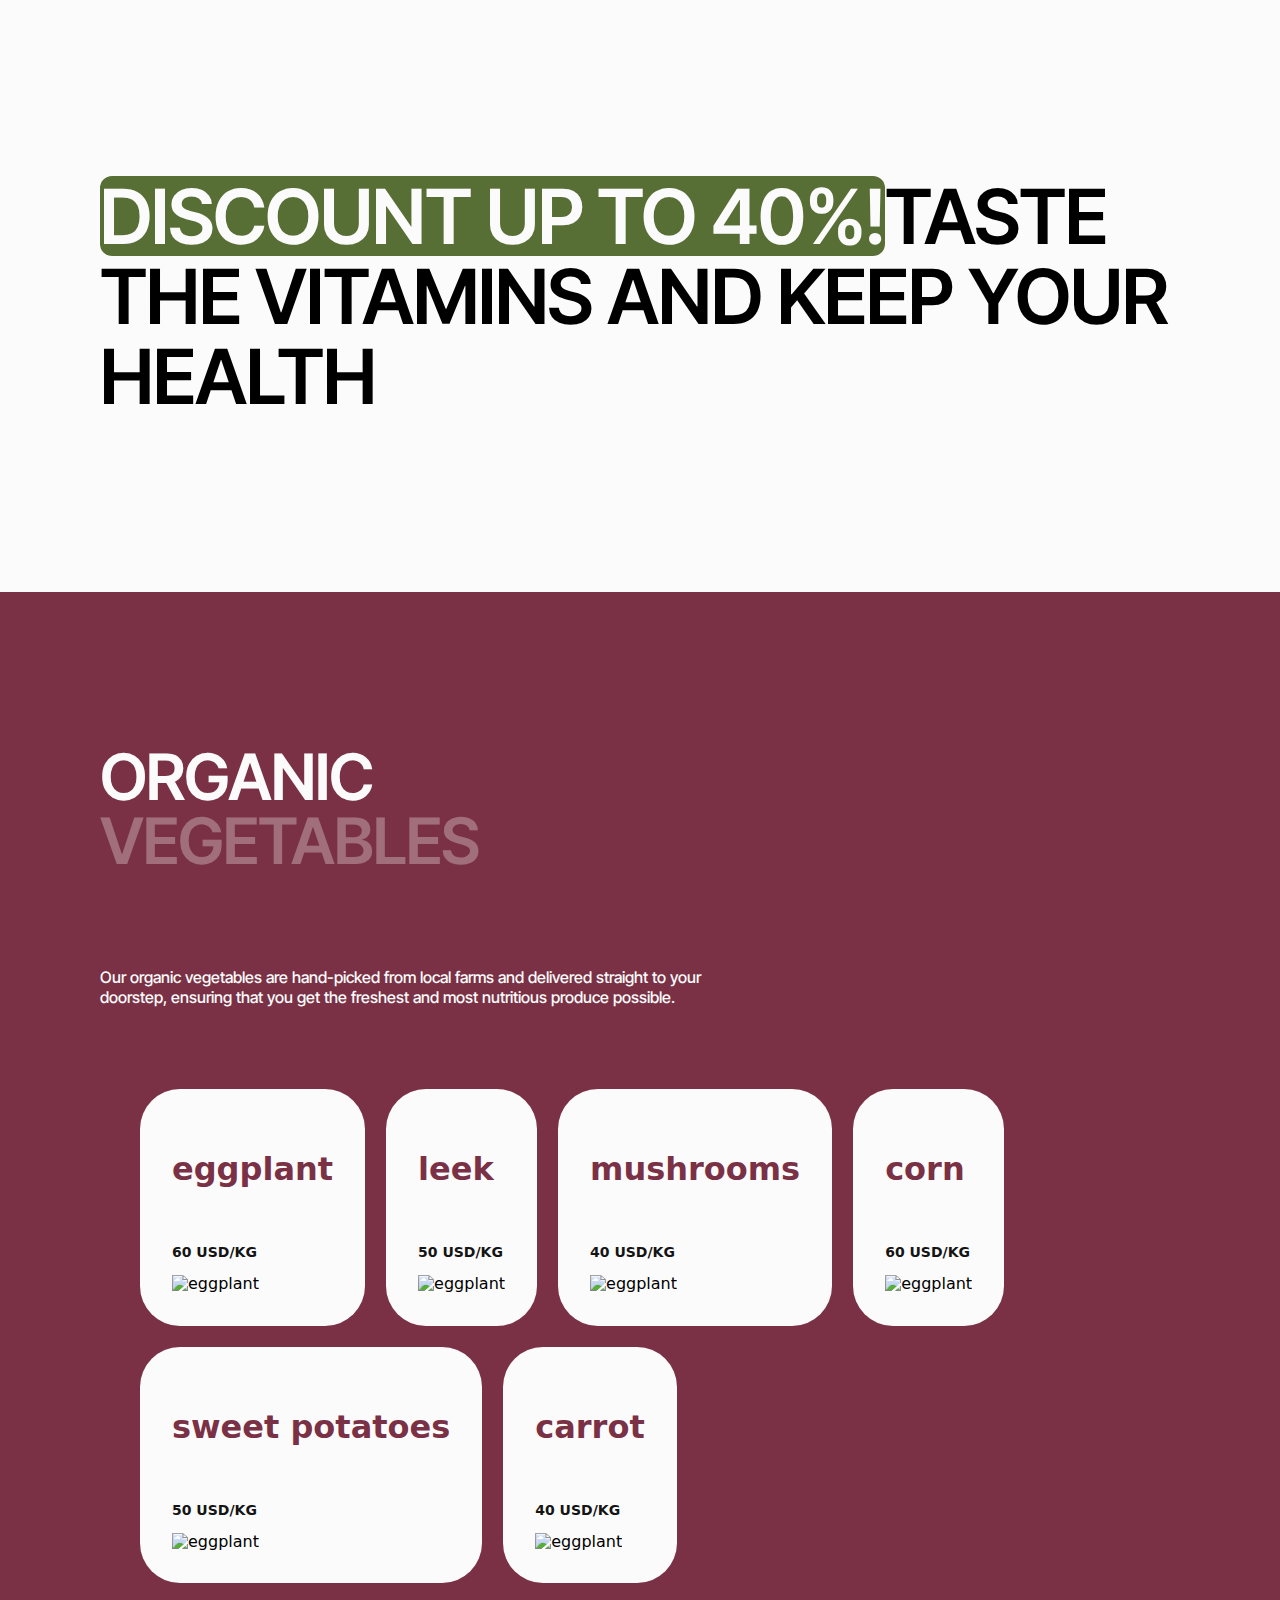
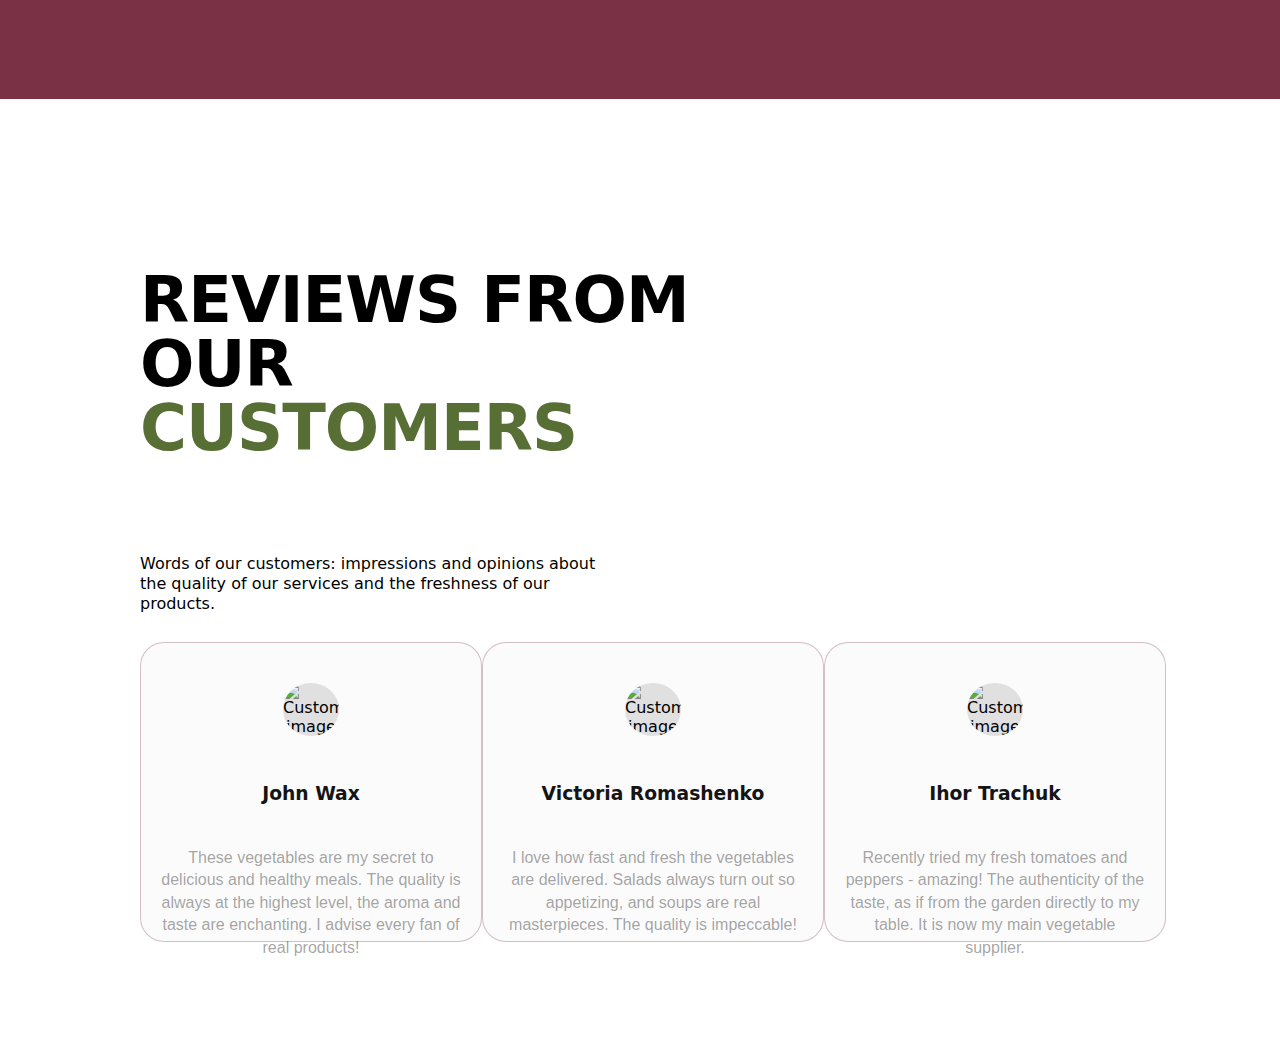
==== index.html @ 173fb3ef "Add files via upload" ====
<!DOCTYPE html>
<html lang="en">
  <head>
    <meta charset="UTF-8" />
    <meta name="viewport" content="width=device-width, initial-scale=1.0" />
    <title>GreenHarvest</title>
    <!-- Font links-->
    <link rel="preconnect" href="https://fonts.googleapis.com" />
    <link rel="preconnect" href="https://fonts.gstatic.com" crossorigin />
    <link
      href="https://fonts.googleapis.com/css2?family=Inter+Tight:ital,wght@0,100..900;1,100..900&display=swap"
      rel="stylesheet"
    />
    <!-- Style links -->
    <link
      rel="stylesheet"
      href="https://cdn.jsdelivr.net/npm/modern-normalize@1.1.0/modern-normalize.min.css"
    />
    <link rel="stylesheet" href="./css/reset.css" />
    <link rel="stylesheet" href="./css/styles.css" />
    <link rel="stylesheet" href="./css/header.css" />
    <link rel="stylesheet" href="./css/hero.css" />
    <link rel="stylesheet" href="./css/howitworks.css" />
    <link rel="stylesheet" href="./css/advertisement.css" />
    <link rel="stylesheet" href="./css/vegetables.css" />
    <link rel="stylesheet" href="./css/reviews.css" />
    <link rel="stylesheet" href="./css/yourorder.css" />
    <link rel="stylesheet" href="./css/footer.css" />
  </head>
  <body>
    <!-------------------------------- Header section --------------------------------------->

    <!-------------------------------- Hero section ----------------------------------------->

    <!-------------------------------- How it works section --------------------------------->

    <!-------------------------------- Advertisement section -------------------------------->
  </section>
  <section id="advertisement">
           <div class="advertisement-container">
        <p class="advertisement-p"><span class="advertisement-span">Discount up to 40%! </span>Taste the vitamins and keep your health</p>
          </div>
      </div>
  </section>
    <!-------------------------------- Vegetables section ----------------------------------->
    <section id="vegetables">
      <div class="vegetables-container">
          <div class="vegetables-div">
              <h2 class="vegetables-title">Organic <span class="vegetables-span">vegetables</span></h2>
              <p class="vegetables-text">Our organic vegetables are hand-picked from local farms and delivered
                  straight
                  to your doorstep, ensuring that you get
                  the freshest and most nutritious produce possible.</p>
          </div>
          <div class="vegetables-cards">
              <ul class="vegetables-cards-ul">
                  <li class="vegetables-cards-li">
                      <div class="vegetables-cards-div">
                          <p class="vegetable-item">eggplant</p>
                          <p class="vegetable-price">60 USD/KG</p>
                      </div>
                      <img src="./images/img-3.jpg" alt="eggplant" width="282" height="243">
                  </li>
                  <li class="vegetables-cards-li">
                      <div class="vegetables-cards-div">
                          <p class="vegetable-item">leek</p>
                          <p class="vegetable-price">50 USD/KG</p>
                      </div>
                      <img src="./images/img-4.jpg" alt="eggplant">
                  </li>
                  <li class="vegetables-cards-li">
                      <div class="vegetables-cards-div">
                          <p class="vegetable-item">mushrooms</p>
                          <p class="vegetable-price">40 USD/KG</p>
                      </div><img src="./images/img-5.jpg" alt="eggplant">
                  </li>
                  <li class="vegetables-cards-li">
                      <div class="vegetables-cards-div">
                          <p class="vegetable-item">corn</p>
                          <p class="vegetable-price">60 USD/KG</p>
                      </div><img src="./images/img-6.jpg" alt="eggplant">
                  </li>
                  <li class="vegetables-cards-li">
                      <div class="vegetables-cards-div">
                          <p class="vegetable-item">sweet potatoes</p>
                          <p class="vegetable-price">50 USD/KG</p>
                      </div><img src="./images/img-7.jpg" alt="eggplant">
                  </li>
                  <li class="vegetables-cards-li">
                      <div class="vegetables-cards-div">
                          <p class="vegetable-item">carrot</p>
                          <p class="vegetable-price">40 USD/KG</p>
                      </div><img src="./images/img-8.jpg" alt="eggplant">
                  </li>
              </ul>
          </div>
      </div>
  </section>
    <!-------------------------------- Reviews section -------------------------------------->
    <section class="review-seciton" id="reviews">
      <div class="review-container">
                    <div class="review-div">
              <ul class="review-ul">
                  <li>
                      <h2 class="review-title">reviews from our <span
                              class="review-span">customers</span></h2>
                  </li>
                  <li>
                      <p class="review-text">Words of our customers: impressions and opinions about the quality
                          of our services and the freshness of our products.</p>
                  </li>
              </ul>
          </div>
          <div class="review-card-container">
              <ul class="review-card-ul">
                  <li class="review-card-li">
                      <div class="review-card">
                          <img class="review-card-image" src="images/johnwax.jpg" alt="Customer image">
                          <h3 class="review-card-customer-name">John Wax</h3>
                          <p class="review-card-review">These vegetables are my secret to delicious and healthy meals.
                              The quality is always at the highest level, the aroma and taste are enchanting. I advise
                              every fan of real products!</p>
                      </div>
                  </li>
                  <li class="review-card-li">
                      <div class="review-card">
                             <img class="review-card-image" src="images/victoriaromashenko.jpg" alt="Customer image">
                          <h3 class="review-card-customer-name">Victoria Romashenko</h3>
                          <p class="review-card-review">I love how fast and fresh the vegetables are delivered. Salads
                              always turn out so appetizing, and soups are real masterpieces. The quality is
                              impeccable!</p>
                      </div>
                  </li>
                  <li class="review-card-li">
                      <div class="review-card">
                          <img class="review-card-image" src="images/ihortrachuk.jpg" alt="Customer image">
                          <h3 class="review-card-customer-name">Ihor Trachuk</h3>
                          <p class="review-card-review">Recently tried my fresh tomatoes and peppers - amazing! The
                              authenticity of the taste, as if from the garden directly to my table. It is now my main
                              vegetable supplier.</p>
                      </div>
                  </li>
              </ul>
          </div>
      </div>
  </section>

    <!-------------------------------- Your order section ----------------------------------->

    <!-------------------------------- Footer section --------------------------------------->

    <!-- JavaScript -->
    <script src="index.js"></script>
  </body>
</html>
---- css/advertisement.css ----
#advertisement {
    display: center;
    align-items: row;
    justify-content: row;
    flex-direction: row ;
    gap: 10px;
    background: #fbfbfb;
 }
  .advertisement-container { 
   max-width: 1280px;
   left: 13px;
   padding: 100px 0px 0px 0px;
   gap: 10px;
   opacity: 0px;
   padding: 100px;

  }
.advertisement-span {
    display: inline-flex;
    font-family: "Inter Tight", sans-serif;
    text-transform: uppercase;
    color: #fbfbfb;
    border-radius: 12px;
    background: #576f35; 
      }

.advertisement-p {
font-family: Inter Tight;
font-size: 76px;
font-weight: 600;
line-height: 80px;
letter-spacing: -0.015em;
text-align: left;
text-transform: uppercase;
  }
---- css/vegetables.css ----
.vegetables-container {
      display: flex;
      flex-direction: column;
      background-color: #7A3145;
      align-items: center;
      padding: 100px;
      gap: 50px;
  
  }
  .vegetables-div {
      display: flex;
      flex-direction: column;
      align-self: baseline;
      gap: 25px;
      width: Hug (626px)px;
      height: Hug (193px)px;
      opacity: 0px;
  
  }
  .vegetables-title {
      font-weight: 600;
      text-transform: uppercase;
      color: #fbfbfb;
      max-width: 508px;
      font-family: Inter Tight;
      font-size: 64px;
      font-weight: 600;
      line-height: 64px;
      letter-spacing: -0.015em;
      text-align: left;
  }
  .vegetables-span {
      opacity: 0.3;
  
  }
  .vegetables-text {
    font-family: Inter Tight;
    font-size: 16px;
    line-height: 20px;
    text-align: left;
    height: 40px;
    font-weight: 500;
    color: #fbfbfb;
    max-width: 626px;
  
  }
  .vegetables-cards-ul{
      display: flex;
      flex-wrap: wrap;
      align-items: center;
      gap: 21px;
      max-width: 1080px;
      transition: all 0.3s ease-in-out;
     
  }
  .vegetables-cards-li {
     
      background-color: #fbfbfb;
      border-radius: 40px;
      padding: 32px;
      transition: all 1s ease-in-out;
      text-decoration: none;
      list-style-type: none;
  }
  
  .vegetables-cards-div {
      display: flex;
      flex-direction: column;
      gap: 12px;
      
  }
  .vegetable-item {
      font-weight: 600;
      font-size: 2rem;
      line-height: 2rem;
      color: #7a3145;
      text-decoration: none;
  }
  .vegetable-price {
      font-weight: 600;
      font-size: 14px;
      line-height: 18px;
      color: #141414;
      text-decoration: none;
  }
---- css/reviews.css ----
.review-container {
    background-color: white;
    text-align: center;
    padding: 100px;
    display: flex;
    flex-direction: column;
    
}
.review-title {
    text-transform: uppercase;
    text-align: left;
    font-size: 64px;
    font-weight: 600;
    line-height: 64px;
    letter-spacing: -0.015em;
  gap: 25px;
  max-width:553px;
  
}
.review-ul {
    display: flex;
    flex-direction: column;
    gap: 25px;
  list-style-type: none;
}
.review-span {
  color: #576f35;;
  text-transform: uppercase;
}
.review-text {
    font-size: 16px;
    font-weight: 500;
    line-height: 20px;
    text-align: left;
  max-width:480px;
height: 40px;
gap: 0px;
opacity: 0px;
}
.review-card-container {
    display: flex;
    gap: 25px;
  
  
}
.review-card-ul {
    display: flex;
    flex-direction: row;
    justify-content: center;
    background-color: white;
    transition: all 1s ease-in-out;
}

.review-card-li {
    display: flex;
    flex-direction: column;
    justify-content: space-between;
    align-items: center;
    border: 1px solid #7a31454d;
    background: #fbfbfb;
    padding: 20px;
    border-radius: 24px;
    transition: all 1s ease-in-out;
   
    }
.review-card {
    width: 343px;
    height: 258px;
    padding: 20px 0px 0px 0px;
    gap: 8px;
    border-radius: 24px;
    border: 1px ;
    opacity: 0px;
    display: flex;
    flex-direction: column;
    align-items: center;
    justify-content: space-between;
    width: 300px;
  }
.review-card-image {
    width: 56px;
    height: 56px;
    border-radius: 50%;
    margin-bottom: 20px;
    background-color: #e0e0e0;
    ;
}
.review-card-customer-name {
    color: #141414;
    text-transform: capitalize;
}
.review-card-review {
    color: #14141466;
    font-family: "Inter", sans-serif;
    font-size: 16px;
    font-weight: 500;
    line-height: 22.4px;
    gap: 20px;
    text-align: center;
}
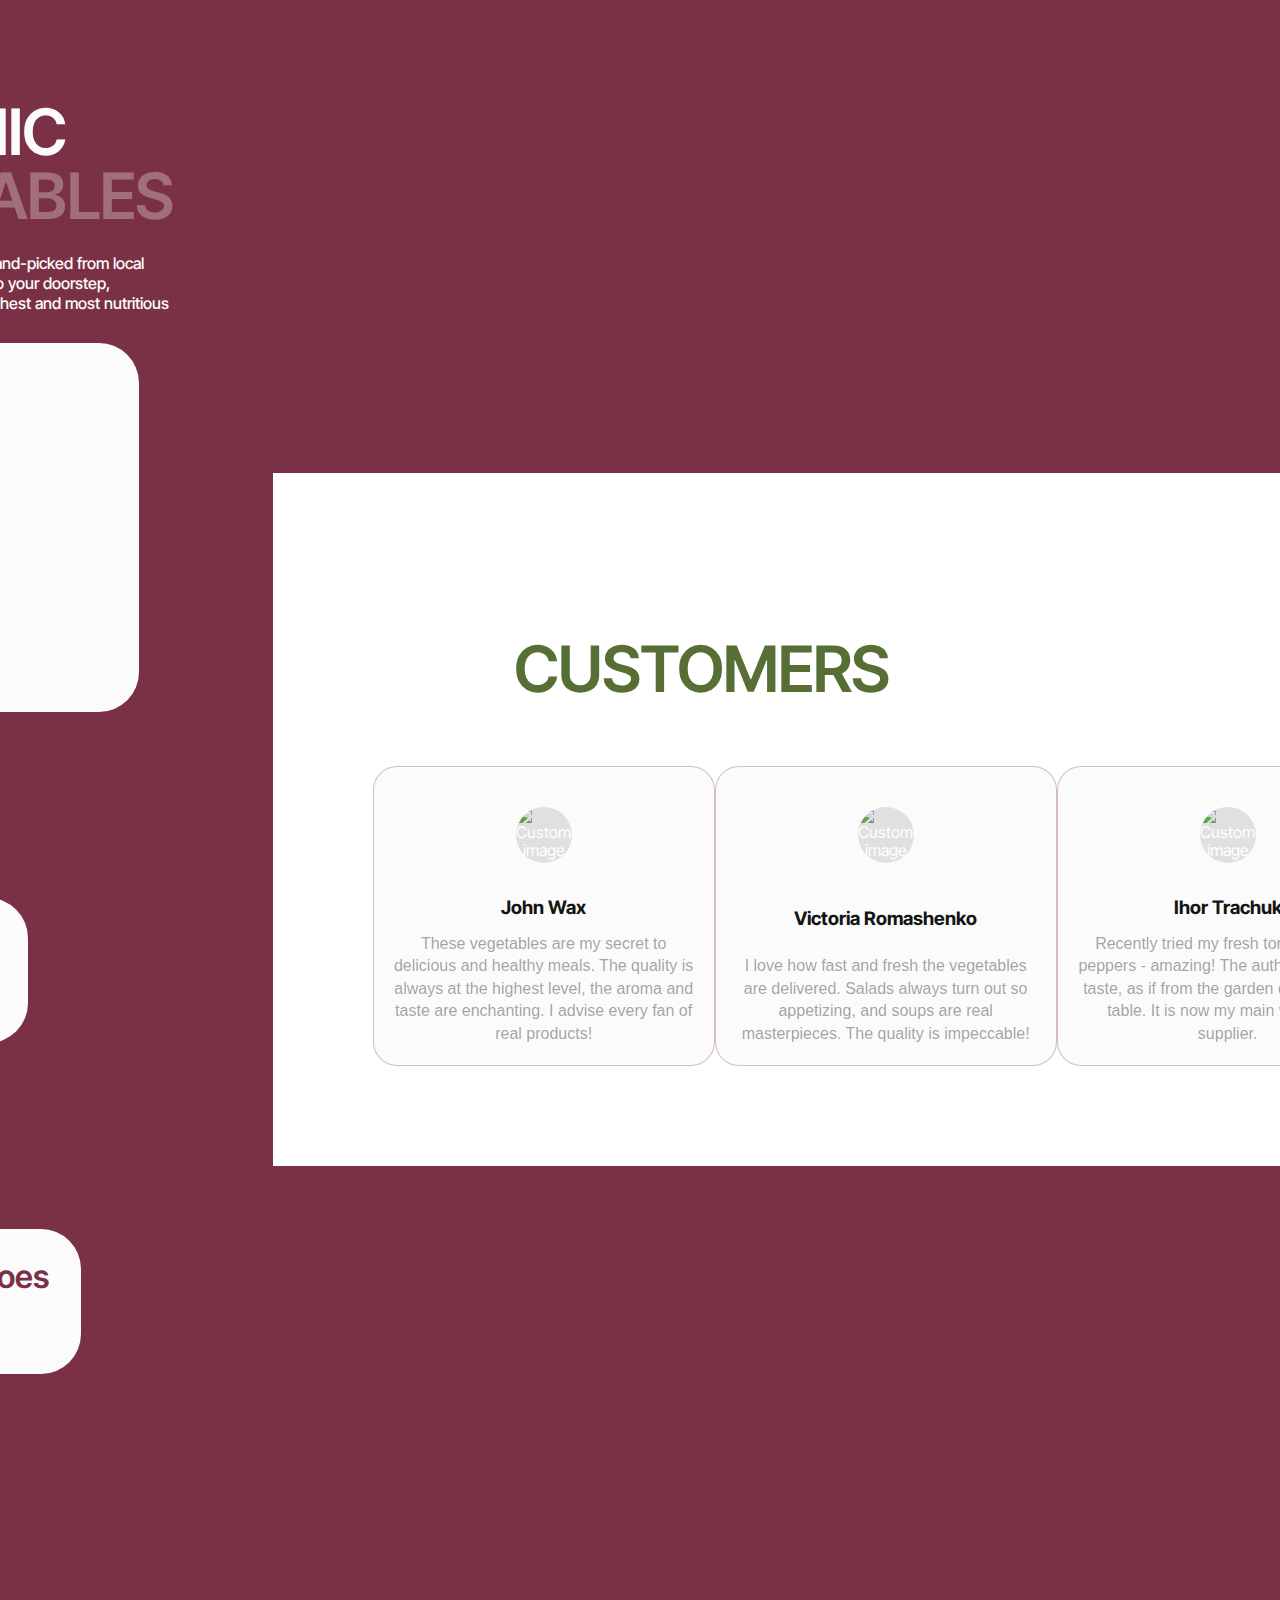
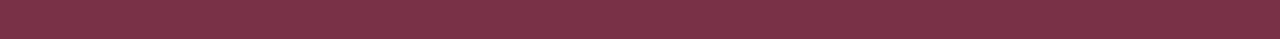
==== commit 89539294: "button ref update" ====
--- a/index.html
+++ b/index.html
@@ -12,10 +12,7 @@
       rel="stylesheet"
     />
     <!-- Style links -->
-    <link
-      rel="stylesheet"
-      href="https://cdn.jsdelivr.net/npm/modern-normalize@1.1.0/modern-normalize.min.css"
-    />
+    <link rel="stylesheet" href="https://cdn.jsdelivr.net/npm/modern-normalize@1.1.0/modern-normalize.min.css"/>
     <link rel="stylesheet" href="./css/reset.css" />
     <link rel="stylesheet" href="./css/styles.css" />
     <link rel="stylesheet" href="./css/header.css" />
@@ -28,12 +25,71 @@
     <link rel="stylesheet" href="./css/footer.css" />
   </head>
   <body>
-    <!-------------------------------- Header section --------------------------------------->
-
-    <!-------------------------------- Hero section ----------------------------------------->
-
+    <!-------------------------------- HEADER and HERO section ---------------------------------------> 
+      <header class="header container heroimg">
+          <div class="header-content">
+              <nav class="navbar">
+                  <a class="logo" href="./index.html" >
+                      <svg width="194" height="18">
+                        <use href="./images/icons.svg#icon-logo"></use>
+                      </svg>
+                  </a>
+                  <ul class="navbar-ul">
+                      <li class="navbar-li"><a href="#howitworks">How It Works</a></li>
+                      <li class="navbar-li"><a href="#vegetables">Vegetables</a></li>
+                      <li class="navbar-li"><a href="#reviews">Reviews</a></li>
+                  </ul>
+                  <button class="btn" type="button">SHOP NOW</button>
+              </nav>
+          </div>
+          <div class="blockleft">
+            <div class="textleft">
+                <h1 class="hero-title">
+              organic vegetables to your diet today!
+                </h1>
+                <p class="hero-text">Our expertly curated vegetable baskets are made with the freshest, highest quality vegetables available. 
+              Fresh Harvest Box has got you covered. Fresh, high-quality vegetables in expertly curated vegetable baskets delivered to you.</p>
+        </div>
+      </header>
     <!-------------------------------- How it works section --------------------------------->
-
+    <section class="his-section container" id="howitworks">
+        <div class="his-left">
+           <img class="his-img" src="./images/img-2.jpg" alt="img-2">
+        </div>
+        <div class="his-right">
+            <h3 class="his-title">To order your <span class="vegetable">vegetable</span> basket, simply follow these <span class="easy">easy steps</span>
+            </h3>
+            <p class="his-text">Our baskets are assembled with care and delivered straight to your doorstep, 
+          so you can enjoy the taste of fresh fruit without ever leaving your home.
+           </p>
+        <div class="his-blocks">
+            <svg width="52" height="52">
+              <use href="./images/icons.svg#blocks-icon-1"></use>
+            </svg>
+          <div class="blocksalign">  
+            <p class="his-blocktext">Just choose <span class="block-span">the vegetable</span> you want to order by clicking on the checkboxes 
+              <span class="block-span">next to it</span>.
+            </p>
+          </div>
+        </div>
+        <div class="his-blocks">
+          <svg width="52" height="52">
+            <use href="./images/icons.svg#blocks-icon-2"></use>
+          </svg>
+          <div class="blocksalign">
+            <p class="his-blocktext">Click on <span class="block-span">the basket</span> and fill out the form.</p>
+          </div>
+        </div>
+        <div class="his-blocks">
+          <svg width="52" height="52">
+            <use href="./images/icons.svg#blocks-icon-3"></use>
+          </svg>
+          <div class="blocksalign">
+           <p class="his-blocktext">Sit back and relax! Your <span class="block-span">fresh vegetables</span> basket will be delivered.</p>
+          </div>
+        </div>
+        </div>
+      </section>
     <!-------------------------------- Advertisement section -------------------------------->
   </section>
   <section id="advertisement">
@@ -115,7 +171,7 @@
               <ul class="review-card-ul">
                   <li class="review-card-li">
                       <div class="review-card">
-                          <img class="review-card-image" src="images/johnwax.jpg" alt="Customer image">
+                          <img class="review-card-image" src="./images/johnwax.jpg" alt="Customer image">
                           <h3 class="review-card-customer-name">John Wax</h3>
                           <p class="review-card-review">These vegetables are my secret to delicious and healthy meals.
                               The quality is always at the highest level, the aroma and taste are enchanting. I advise
@@ -124,7 +180,7 @@
                   </li>
                   <li class="review-card-li">
                       <div class="review-card">
-                             <img class="review-card-image" src="images/victoriaromashenko.jpg" alt="Customer image">
+                             <img class="review-card-image" src="./images/victoriaromashenko.jpg" alt="Customer image">
                           <h3 class="review-card-customer-name">Victoria Romashenko</h3>
                           <p class="review-card-review">I love how fast and fresh the vegetables are delivered. Salads
                               always turn out so appetizing, and soups are real masterpieces. The quality is
@@ -133,7 +189,7 @@
                   </li>
                   <li class="review-card-li">
                       <div class="review-card">
-                          <img class="review-card-image" src="images/ihortrachuk.jpg" alt="Customer image">
+                          <img class="review-card-image" src="./images/ihortrachuk.jpg" alt="Customer image">
                           <h3 class="review-card-customer-name">Ihor Trachuk</h3>
                           <p class="review-card-review">Recently tried my fresh tomatoes and peppers - amazing! The
                               authenticity of the taste, as if from the garden directly to my table. It is now my main
@@ -146,10 +202,113 @@
   </section>
 
     <!-------------------------------- Your order section ----------------------------------->
-
+    <section id="order"> 
+    <div class="order-div">
+        <div class="order-text-div">
+        </div class="order-title-div">
+          <h2 class="order-title">Your order</h2>
+          <h2>FRESH <span>HARVEST</span> BOX HAS GOT YOU COVERED</h2>
+          <p>
+            Our boxes are packed with delicious, nutritious vegetables, perfect
+            for anyone looking to eat healthier or support local farmers. Order
+            your box today and start enjoying the best that nature has to offer!
+          </p>
+          <div class="order-form">
+            <form>
+              <h3>
+                ORDERING <span>FROM US</span> IS QUICK AND EASY! FILL OUT THE
+                <span>FORM</span> BELOW AND WE WILL CONTACT YOU!
+              </h3>
+              <input type="text" placeholder="Full Name" />
+              <input type="email" placeholder="Email" />
+              <textarea placeholder="Comment"></textarea>
+              <button type="submit">SEND</button>
+            </form>
+            <div class="image-and-social">
+              <div class="image-area">
+                <img src="./images/img-9.jpg" alt="Order Image" />
+              </div>
+              <div class="social-media">
+                <p class="social-title">
+                  <span>Follow us on our social networks:</span>
+                </p>
+                <p class="social-links">
+                  <span>instagram</span> / <span>facebook</span> /
+                  <span>youtube</span>
+                </p>
+              </div>
+            </div>
+          </div>
+        </div>
+      </div>
+    </section>
     <!-------------------------------- Footer section --------------------------------------->
-
+    <footer class="footer">
+        <div class="footer-div">
+          <div class="footer-logo-column">
+            <a class="footer-logo" href="index.html">
+              <svg class="svg-class" width="18" height="18">
+                <use href="./images/icons.svg#icon-logo-box"></use>
+              </svg>
+              GREEN.HARVEST
+            </a>
+            <p class="footer-text">
+              Whether you're looking for a healthy snack or thoughtful gift, our
+              fruit baskets are the perfect choice.
+            </p>
+          </div>
+  
+          <div class="tablet-right">
+            <div class="options-column">
+              <ul class="footer-list">
+                <li class="list-item">
+                  <a class="footer-link" href="#howitworks"> how it works </a>
+                </li>
+                <li class="list-item">
+                  <a class="footer-link" href="#vegetables"> vegetables </a>
+                </li>
+                <li class="list-item">
+                  <a class="footer-link" href="#reviews"> reviews </a>
+                </li>
+              </ul>
+            </div>
+  
+            <div class="footer-contacts">
+              <address class="footer-address">
+                <ul class="address-link">
+                  <li class="list-item">
+                    <a class="address-link" href="tel:+380684439426">
+                      +380 (68) 443-94-26
+                    </a>
+                  </li>
+                  <li class="list-item">
+                    <a class="address-link">
+                      1678 S. Pioneer Road Salt<br />
+                      Lake City UT 84104
+                    </a>
+                  </li>
+                </ul>
+              </address>
+            </div>
+          </div>
+        </div>
+  
+        <div class="footer-sub-info">
+          <ul class="sub-info-list">
+            <li class="sub-info-list-item">
+              <a class="sub-info-link" href="">Privacy Policy</a>
+  
+              <span class="dash"> / </span>
+  
+              <a class="sub-info-link" href="">Cookie settings </a>
+            </li>
+            <li class="sub-info-list-item">
+              <a class="sub-info-link" href="">©Green Harvest 2023</a>
+            </li>
+          </ul>
+        </div>
+      </footer>
     <!-- JavaScript -->
     <script src="index.js"></script>
   </body>
-</html>
+</html>--- a/css/yourorder.css
+++ b/css/yourorder.css
@@ -0,0 +1,205 @@
+* {
+  margin: 0;
+  padding: 0;
+  box-sizing: border-box;
+  font-family: "Inter Tight", sans-serif;
+}
+
+body {
+  background-color: #7a3145;
+  color: #fff;
+  display: flex;
+  justify-content: center;
+  align-items: center;
+  min-height: 100vh;
+}
+
+.container {
+  width: 80%;
+  max-width: 1200px;
+  padding: 20px;
+}
+
+.order-section {
+  background-color: #7a3145;
+  padding: 40px;
+  border-radius: 10px;
+}
+
+.order-section h2 {
+  font-weight: 600;
+  font-size: 64px;
+  line-height: 100%;
+  letter-spacing: -0.01em;
+  text-transform: uppercase;
+  color: #fbfbfb;
+}
+
+.order-section h2 span {
+  color: rgba(251, 251, 251, 0.3);
+}
+
+.order-section p {
+  font-weight: 500;
+  font-size: 16px;
+  line-height: 125%;
+  color: #fbfbfb;
+  margin-bottom: 40px;
+  text-align: left;
+  margin-top: 25px;
+}
+
+.order-form {
+  display: flex;
+  gap: 24px;
+  height: 534px;
+}
+
+.order-form form {
+  flex: 1;
+  min-width: 300px;
+  background-color: #fff;
+  color: #7a3145;
+  padding: 50px;
+  border-radius: 30px;
+}
+
+.order-form form h3 {
+  font-weight: 600;
+  font-size: 24px;
+  line-height: 108%;
+  letter-spacing: -0.01em;
+  text-transform: uppercase;
+  color: #141414;
+  margin-bottom: 50px;
+}
+
+.order-form form h3 .from-us {
+  color: #7a3145;
+}
+
+.order-form form h3 .the-form {
+  color: #576f35;
+}
+
+.form-input,
+.form-textarea {
+  display: block;
+  width: 429px;
+  border: 1px solid rgba(20, 20, 20, 0.2);
+  border-radius: 30px;
+  font-weight: 500;
+  font-size: 16px;
+  line-height: 125%;
+  letter-spacing: -0.02em;
+  text-align: left;
+  color: #141414;
+  padding: 16px;
+  margin-bottom: 20px;
+}
+
+.form-input::placeholder,
+.form-textarea::placeholder {
+  white-space: nowrap;
+  overflow: hidden;
+  text-overflow: ellipsis;
+}
+
+.form-input {
+  height: 52px;
+  padding-right: 16px;
+}
+
+.form-textarea {
+  height: 95px;
+  padding-right: 16px;
+  padding-bottom: 16px;
+}
+
+.form-button {
+  width: 429px;
+  height: 52px;
+  padding: 16px 191px;
+  font-weight: 600;
+  font-size: 18px;
+  line-height: 111%;
+  letter-spacing: -0.01em;
+  text-transform: uppercase;
+  color: #fbfbfb;
+  background-color: #576f35;
+  border: none;
+  border-radius: 30px;
+  cursor: pointer;
+}
+
+.image-and-social {
+  border-radius: 30px;
+  padding: 50px;
+  width: 527px;
+  height: 534px;
+  background-color: #576f35;
+  display: flex;
+  flex-direction: column;
+  justify-content: space-between;
+  align-items: center;
+}
+
+.image-area {
+  border-radius: 15px;
+  width: 427px;
+  height: 273px;
+  margin-bottom: 50px;
+}
+
+.image-area img {
+  width: 100%;
+  height: 100%;
+  border-radius: 15px;
+  object-fit: cover;
+}
+
+.social-media {
+  width: 100%;
+  text-align: left;
+}
+
+.social-title {
+  font-weight: 600;
+  font-size: 18px;
+  line-height: 111%;
+  letter-spacing: -0.01em;
+  color: rgba(251, 251, 251, 0.5);
+}
+
+.social-links {
+  display: flex;
+  flex-wrap: wrap;
+  gap: 12px;
+  margin-bottom: 50px;
+  margin-top: 15px;
+}
+
+.social-links .social-link span {
+  font-weight: 600;
+  font-size: 32px;
+  line-height: 100%;
+  letter-spacing: -0.01em;
+  color: #fbfbfb;
+  text-decoration: none;
+}
+
+.social-links .social-link {
+  text-decoration: none;
+}
+
+.social-links .social-link:hover span {
+  text-decoration: underline;
+}
+
+.separator {
+  font-weight: 600;
+  font-size: 32px;
+  line-height: 100%;
+  letter-spacing: -0.01em;
+  color: #fbfbfb;
+}
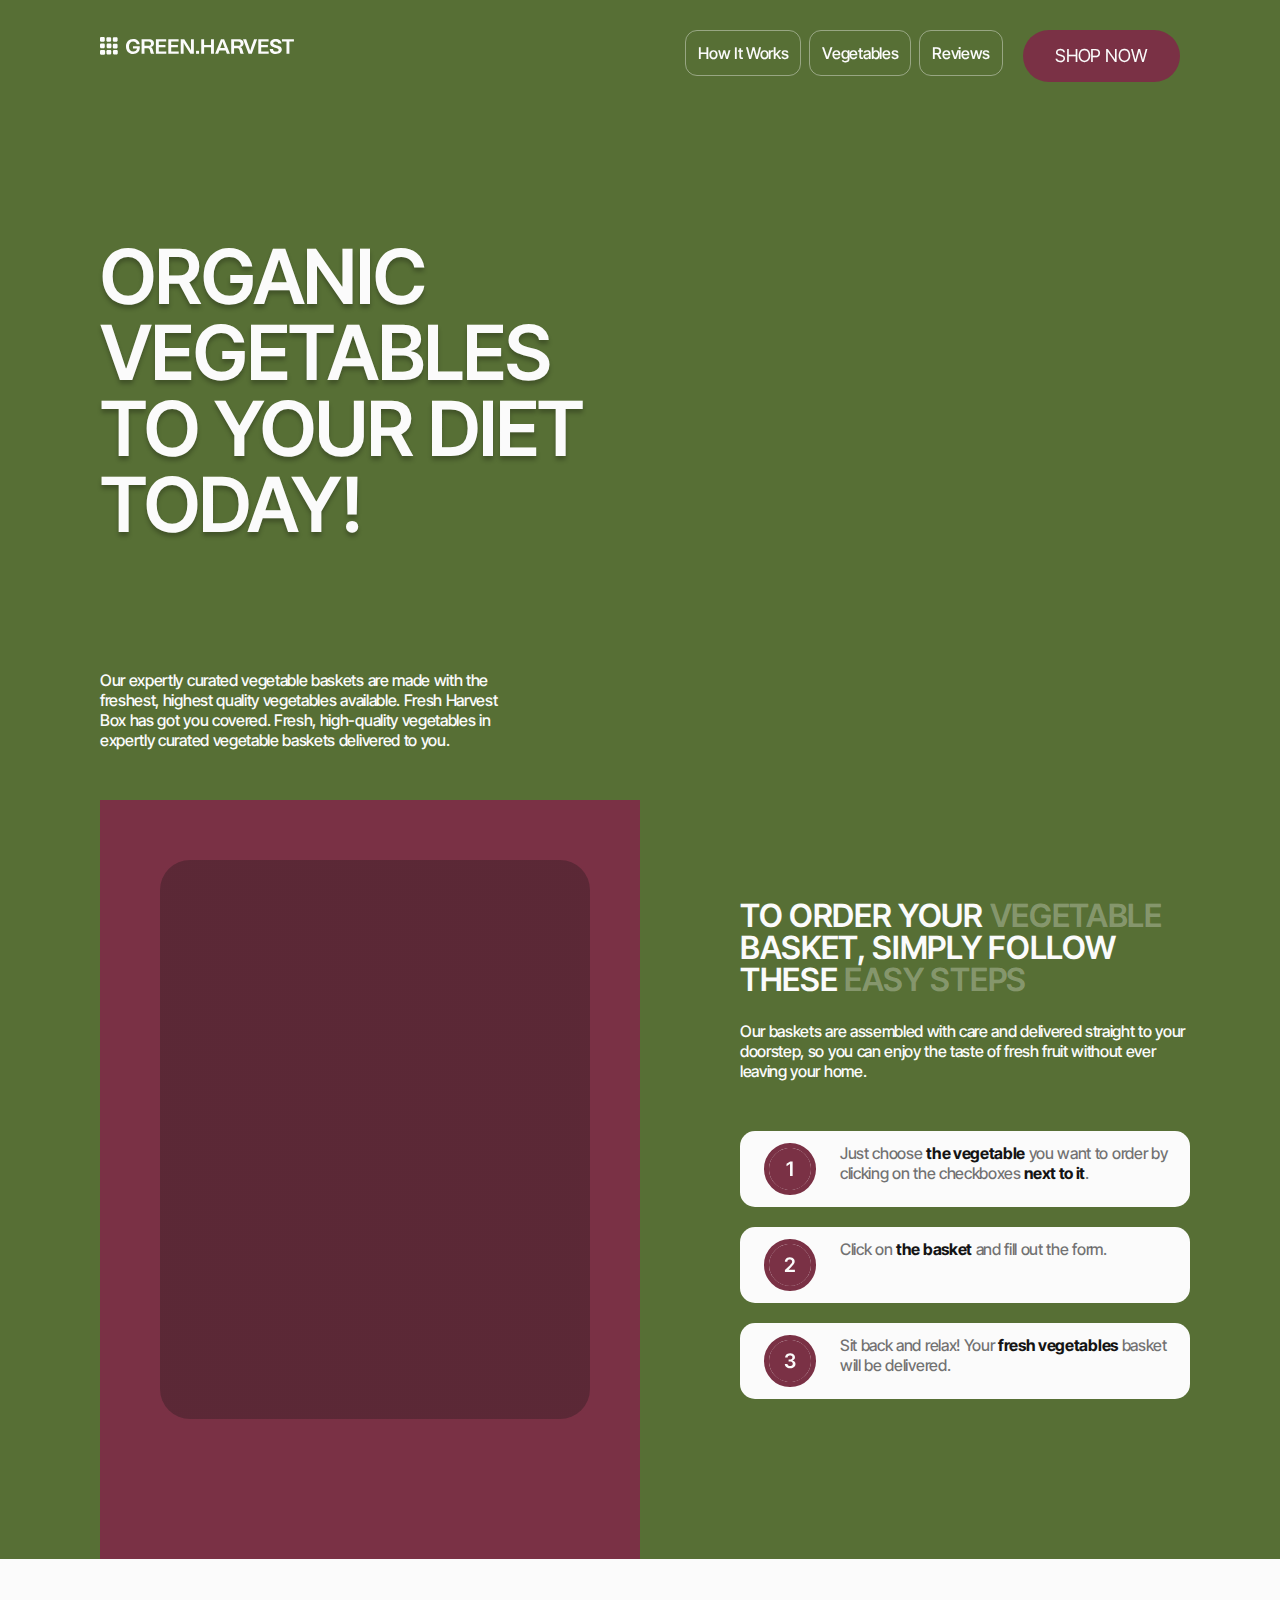
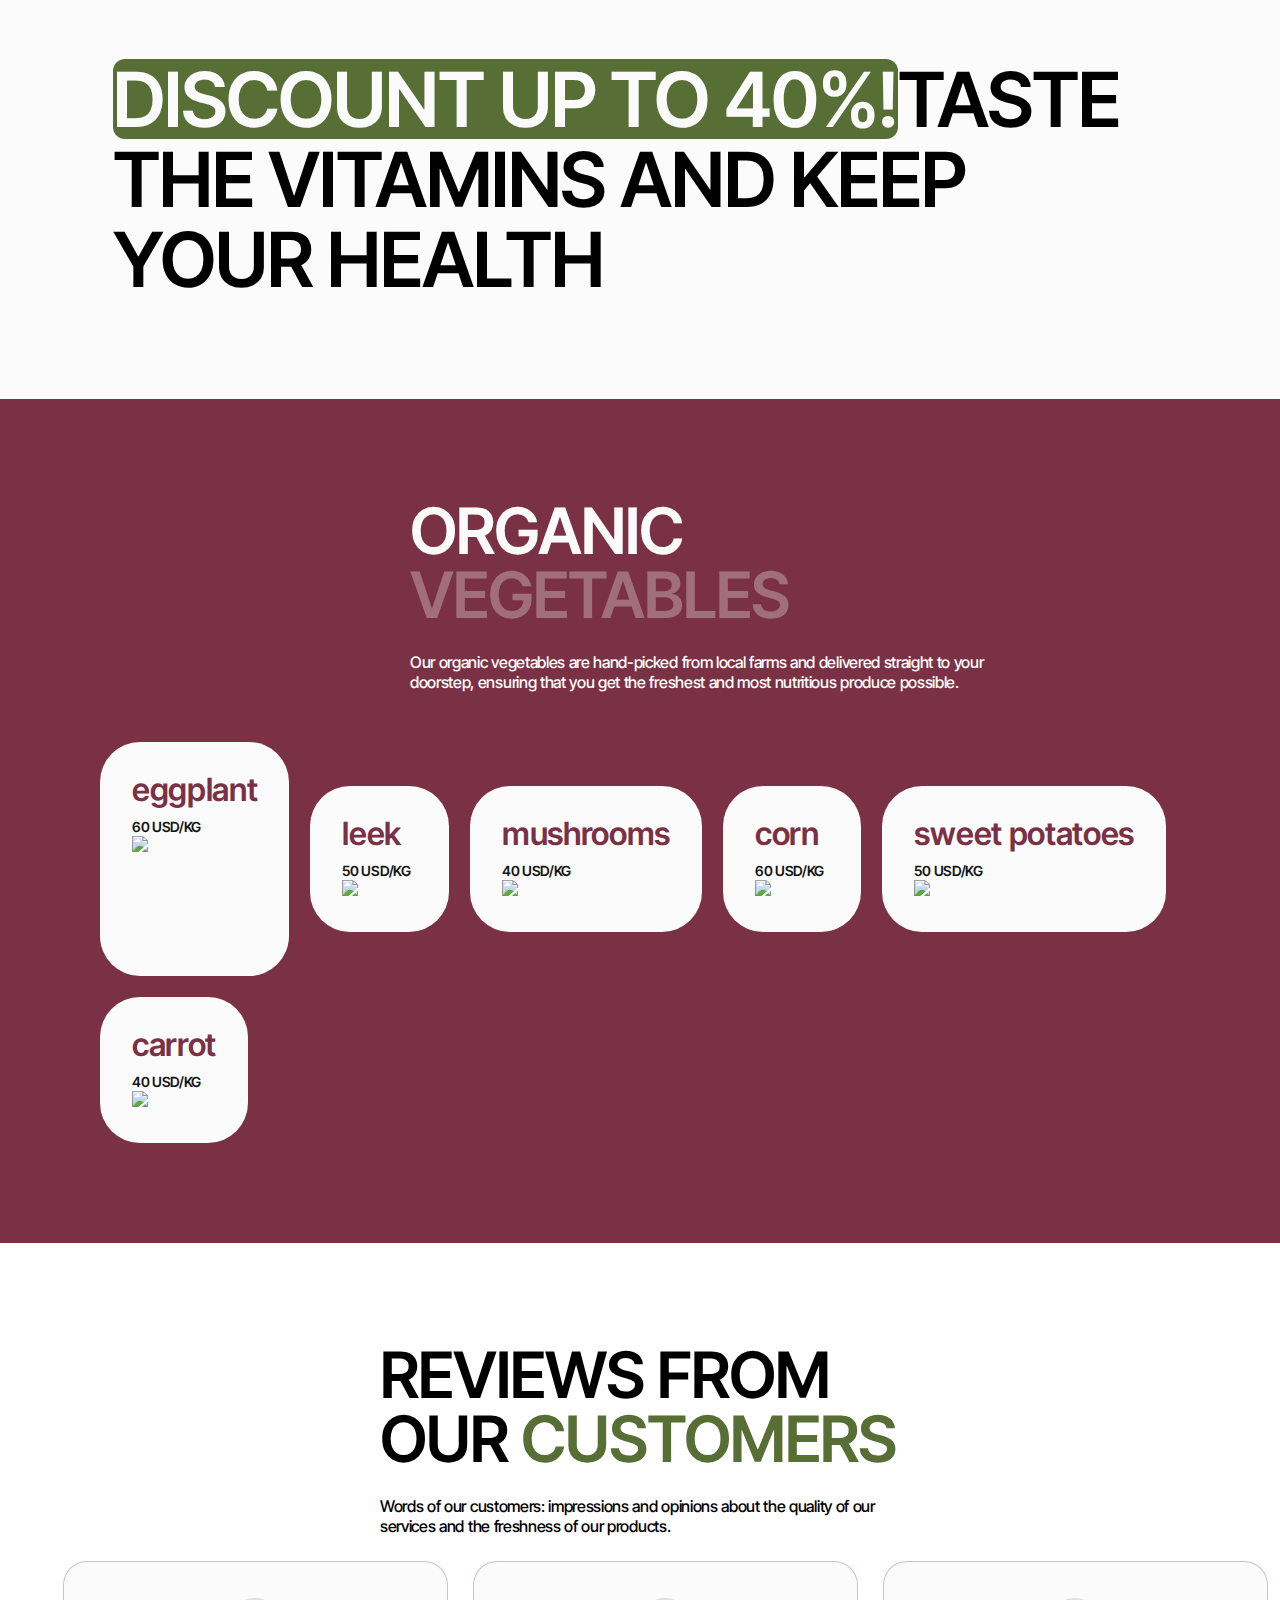
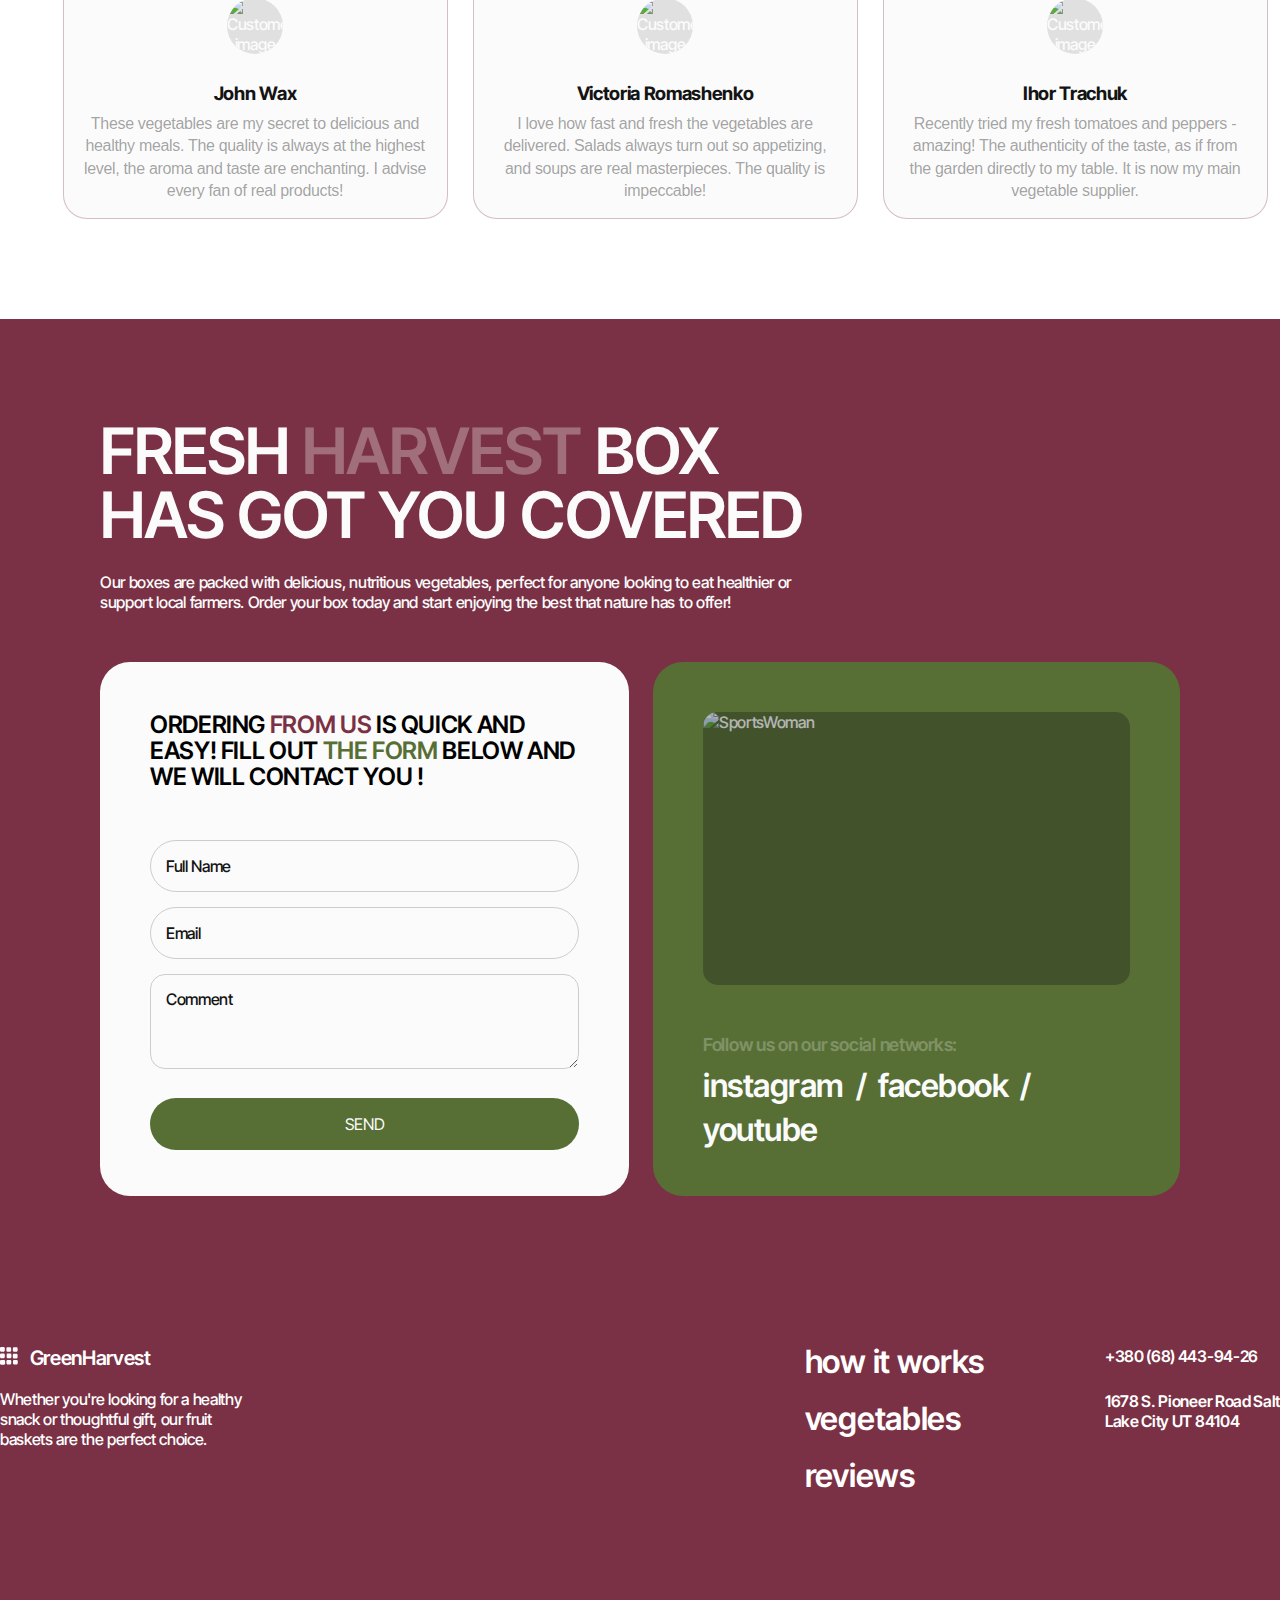
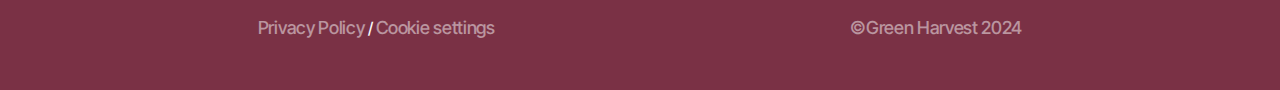
==== commit 9e3ad75c: "Add files via upload" ====
--- a/index.html
+++ b/index.html
@@ -3,7 +3,7 @@
   <head>
     <meta charset="UTF-8" />
     <meta name="viewport" content="width=device-width, initial-scale=1.0" />
-    <title>GreenHarvest</title>
+    <title>GreeniFy</title>
     <!-- Font links-->
     <link rel="preconnect" href="https://fonts.googleapis.com" />
     <link rel="preconnect" href="https://fonts.gstatic.com" crossorigin />
@@ -25,79 +25,140 @@
     <link rel="stylesheet" href="./css/footer.css" />
   </head>
   <body>
-    <!-------------------------------- HEADER and HERO section ---------------------------------------> 
-      <header class="header container heroimg">
-          <div class="header-content">
-              <nav class="navbar">
-                  <a class="logo" href="./index.html" >
-                      <svg width="194" height="18">
-                        <use href="./images/icons.svg#icon-logo"></use>
+    <!-------------------------------- HEADER  section ---------------------------------------> 
+     
+    <header class=header-header>
+      <div class="header-container">  
+    <div class= "header-navbar">
+                           <a class="header-logo" href="./index.html" >
+                      <svg class="header-icon">                          
+                         <use href="./images/icons.svg#icon-logo"></use>
                       </svg>
                   </a>
+                  <nav class="navbar">   
                   <ul class="navbar-ul">
-                      <li class="navbar-li"><a href="#howitworks">How It Works</a></li>
-                      <li class="navbar-li"><a href="#vegetables">Vegetables</a></li>
-                      <li class="navbar-li"><a href="#reviews">Reviews</a></li>
+                      <li class="navbar-li">
+                        <a class="header-menu" href="#how-it-works">How It Works</a></li>
+                      <li class="navbar-li">
+                        <a class="header-menu" href="#vegetables">Vegetables</a></li>
+                      <li class="navbar-li">
+                        <a class="header-menu" href="#reviews">Reviews</a></li>
                   </ul>
-                  <button class="btn" type="button">SHOP NOW</button>
-              </nav>
-          </div>
-          <div class="blockleft">
-            <div class="textleft">
-                <h1 class="hero-title">
-              organic vegetables to your diet today!
-                </h1>
-                <p class="hero-text">Our expertly curated vegetable baskets are made with the freshest, highest quality vegetables available. 
-              Fresh Harvest Box has got you covered. Fresh, high-quality vegetables in expertly curated vegetable baskets delivered to you.</p>
+                </nav>
+                  <button class="btn" type="button">Shop Now</button>
+              </a>
+          </div>
+<!-- -------responsive  for mobile -->
+<div class="menu-backdrop"  id="mobile-menu" >  
+  <div class="mob-menu">
+    <button
+      type="button"
+      class="menu-close-btn"
+      data-modal-close
+    >
+      <svg class="close-btn-icon">
+        <use href="./images/icons.svg#icon-close-button"></use>
+      </svg>
+    </button>
+
+    <nav class="mob-menu-nav">
+      <ul class="mob-menu-ul">
+        <li class="mob-menu-li">
+          <a class="mob-menu-a" href="#how-it-works">How It Works</a>
+        </li>
+        <li class="mob-info-li">
+          <a class="mob-menu-a" href="#vegetable">Vegetables</a>
+        </li>
+        <li class="mob-info-li">
+          <a class="mob-menu-a" href="#reviews">Reviews</a>
+        </li>
+      </ul>
+    </nav>
+
+    <button class="mob-menu-btn" type="button">Shop now</button>
+  </div>
+</div>
+</header>
+ <!------------------------------------------ Hero Section ;  ----------------------------->
+ <main class="main">
+  <section class="hero-section" id="hero">
+    <div class="hero-container">
+      <div class="hero-container-right">
+           <h1 class="hero-title">organic vegetables to your diet today!</h1>
+          <p class="hero-text">
+          Our expertly curated vegetable baskets are made with the freshest,
+          highest quality vegetables available. Fresh Harvest Box has got you
+          covered. Fresh, high-quality vegetables in expertly curated vegetable
+          baskets delivered to you.
+        </p>
+      </div>
+      <div class="hero-right-image" ></div>
+    </div>
+  </section>
+    <!-------------------------------- How it works section --------------------------------->   
+          <section class="hiw-section container" id="how-it-works">
+        <div class="hiw-left">
+          <div class="hiw-img"></div>
         </div>
-      </header>
-    <!-------------------------------- How it works section --------------------------------->
-    <section class="his-section container" id="howitworks">
-        <div class="his-left">
-           <img class="his-img" src="./images/img-2.jpg" alt="img-2">
-        </div>
-        <div class="his-right">
-            <h3 class="his-title">To order your <span class="vegetable">vegetable</span> basket, simply follow these <span class="easy">easy steps</span>
-            </h3>
-            <p class="his-text">Our baskets are assembled with care and delivered straight to your doorstep, 
-          so you can enjoy the taste of fresh fruit without ever leaving your home.
-           </p>
-        <div class="his-blocks">
-            <svg width="52" height="52">
-              <use href="./images/icons.svg#blocks-icon-1"></use>
-            </svg>
-          <div class="blocksalign">  
-            <p class="his-blocktext">Just choose <span class="block-span">the vegetable</span> you want to order by clicking on the checkboxes 
-              <span class="block-span">next to it</span>.
-            </p>
-          </div>
-        </div>
-        <div class="his-blocks">
-          <svg width="52" height="52">
-            <use href="./images/icons.svg#blocks-icon-2"></use>
-          </svg>
-          <div class="blocksalign">
-            <p class="his-blocktext">Click on <span class="block-span">the basket</span> and fill out the form.</p>
-          </div>
-        </div>
-        <div class="his-blocks">
-          <svg width="52" height="52">
-            <use href="./images/icons.svg#blocks-icon-3"></use>
-          </svg>
-          <div class="blocksalign">
-           <p class="his-blocktext">Sit back and relax! Your <span class="block-span">fresh vegetables</span> basket will be delivered.</p>
-          </div>
-        </div>
+
+        <div class="hiw-right">
+          <h3 class="hiw-title">
+            To order your <span class="vegetable">vegetable</span> basket,
+            simply follow these <span class="easy">easy steps</span>
+          </h3>
+          <p class="hiw-text">
+            Our baskets are assembled with care and delivered straight to your
+            doorstep, so you can enjoy the taste of fresh fruit without ever
+            leaving your home.
+          </p>
+
+          <div class="hiw-blocks-steps">
+            <div class="hiw-blocks">
+              <svg width="52" height="52">
+                <use href="/images/icons.svg#blocks-icon-1"></use>
+              </svg>
+              <div class="blocksalign">
+                <p class="hiw-blocktext">
+                  Just choose <span class="block-span">the vegetable</span> you
+                  want to order by clicking on the checkboxes
+                  <span class="block-span">next to it</span>.
+                </p>
+              </div>
+            </div>
+            <div class="hiw-blocks">
+              <svg width="52" height="52">
+                <use href="/images/icons.svg#blocks-icon-2"></use>
+              </svg>
+              <div class="blocksalign">
+                <p class="hiw-blocktext">
+                  Click on <span class="block-span">the basket</span> and fill
+                  out the form.
+                </p>
+              </div>
+            </div>
+            <div class="hiw-blocks">
+              <svg width="52" height="52">
+                <use href="/images/icons.svg#blocks-icon-3"></use>
+              </svg>
+              <div class="blocksalign">
+                <p class="hiw-blocktext">
+                  Sit back and relax! Your
+                  <span class="block-span">fresh vegetables</span> basket will
+                  be delivered.
+                </p>
+              </div>
+            </div>
+          </div>
         </div>
       </section>
     <!-------------------------------- Advertisement section -------------------------------->
-  </section>
-  <section id="advertisement">
-           <div class="advertisement-container">
-        <p class="advertisement-p"><span class="advertisement-span">Discount up to 40%! </span>Taste the vitamins and keep your health</p>
-          </div>
-      </div>
-  </section>
+
+<section class="advertisement-section" id="advertisement"> 
+         <div class="advertisement-container">
+      <p class="advertisement-p"><span class="advertisement-span">Discount up to 40%! </span>Taste the vitamins and keep your health</p>
+        </div>
+    </div>
+</section>
     <!-------------------------------- Vegetables section ----------------------------------->
     <section id="vegetables">
       <div class="vegetables-container">
@@ -198,50 +259,87 @@
                   </li>
               </ul>
           </div>
-      </div>
+      
   </section>
 
     <!-------------------------------- Your order section ----------------------------------->
-    <section id="order"> 
-    <div class="order-div">
-        <div class="order-text-div">
-        </div class="order-title-div">
-          <h2 class="order-title">Your order</h2>
-          <h2>FRESH <span>HARVEST</span> BOX HAS GOT YOU COVERED</h2>
-          <p>
-            Our boxes are packed with delicious, nutritious vegetables, perfect
-            for anyone looking to eat healthier or support local farmers. Order
-            your box today and start enjoying the best that nature has to offer!
-          </p>
-          <div class="order-form">
-            <form>
-              <h3>
-                ORDERING <span>FROM US</span> IS QUICK AND EASY! FILL OUT THE
-                <span>FORM</span> BELOW AND WE WILL CONTACT YOU!
-              </h3>
-              <input type="text" placeholder="Full Name" />
-              <input type="email" placeholder="Email" />
-              <textarea placeholder="Comment"></textarea>
-              <button type="submit">SEND</button>
-            </form>
-            <div class="image-and-social">
-              <div class="image-area">
-                <img src="./images/img-9.jpg" alt="Order Image" />
-              </div>
-              <div class="social-media">
-                <p class="social-title">
-                  <span>Follow us on our social networks:</span>
-                </p>
-                <p class="social-links">
-                  <span>instagram</span> / <span>facebook</span> /
-                  <span>youtube</span>
-                </p>
-              </div>
-            </div>
-          </div>
-        </div>
-      </div>
-    </section>
+    <section id="order">
+      <div class="order-placement">
+     <div class="order-box">
+         <div class="order-first-section">
+             <div class="order-title-text">
+                 <h2 class="order-title">Fresh <span class="order-title-span">Harvest</span> Box has got you covered
+                 </h2>
+                 <p class="order-text">Our boxes are packed with delicious, nutritious vegetables, perfect for anyone
+                     looking to eat healthier or support local farmers. Order your box today and start enjoying the
+                     best that nature has to offer!</p>
+             </div>
+         </div>
+   <div class="order-form-social-box">
+     <div class="order-form">
+         <div class="order-form-box">
+             <div class="order-form-text-container">
+                 <div class="order-form-title-text">
+                     <p class="order-form-text">Ordering <span class="order-form-span-from-us">from us</span>
+                         is
+                         quick and easy! Fill out <span class="order-form-one-span-the-form">the form</span>
+                         below
+                         and we will contact you !</p>
+                 </div>
+             </div>
+             <form>
+                 <div class="order-form-input-main">
+                     <div class="order-input-group">
+                         <input type="text" name="text" class="order-form-input-text" placeholder="" id="fullname"
+                             required>
+                         <label for="fullname" class="order-form-input-label">Full Name</label>
+                     </div>
+
+                     <div class="order-input-group">
+                         <input type="email" class="order-form-input-email" placeholder="" autocomplete="x" id="email" required>
+                         <label for="email" class="order-form-input-label">Email</label>
+                         <p class="text-invalid">Invalid email, try again</p>
+                     </div>
+
+                     <div class="order-input-group">
+                         <textarea class="order-form-textarea" id="textarea" placeholder=""></textarea>
+                         <label for="textarea" class="order-form-input-label-text-area">Comment</label>
+                     </div>
+                 </div>
+                 <button type="submit" class="order-form-button">SEND</button>
+             </form>
+         </div>
+     </div>
+     <div class="order-social-box">
+         <div class="order-social">
+             <div class="order-social-img-container"></div>
+             <img class="order-social-img" src="./images/img-9.jpg" width="427"
+                 height="273" alt="SportsWoman">
+         </div>
+         <div class="order-social-text">
+             <p class="order-social-p">Follow us on our social networks:</p>
+             <ul class="order-social-ul">
+                 <li>
+                     <p class="order-social-slash"><span><a href="https://www.instagram.com/goit.turkiye/"
+                                 class="order-social-link" target="_blank">instagram</a></span>/</p>
+                 </li>
+                 <li>
+                     <p class="order-social-slash"><span><a
+                                 href="https://www.facebook.com/people/GOIT-T%C3%BCrkiye/61558036560161/"
+                                 class="order-social-link" target="_blank">facebook</a></span>/</p>
+                 </li>
+                 <li>
+                     <a href="https://m.youtube.com/@GoITTurkey" class="order-social-link"
+                         target="_blank">youtube</a>
+                 </li>
+             </ul>
+         </div>
+     </div>
+ </div>
+</div>
+</div>
+
+</section>
     <!-------------------------------- Footer section --------------------------------------->
     <footer class="footer">
         <div class="footer-div">
@@ -250,7 +348,7 @@
               <svg class="svg-class" width="18" height="18">
                 <use href="./images/icons.svg#icon-logo-box"></use>
               </svg>
-              GREEN.HARVEST
+              GreenHarvest
             </a>
             <p class="footer-text">
               Whether you're looking for a healthy snack or thoughtful gift, our
@@ -262,7 +360,7 @@
             <div class="options-column">
               <ul class="footer-list">
                 <li class="list-item">
-                  <a class="footer-link" href="#howitworks"> how it works </a>
+                  <a class="footer-link" href="#how-it-works"> how it works </a>
                 </li>
                 <li class="list-item">
                   <a class="footer-link" href="#vegetables"> vegetables </a>
@@ -303,7 +401,7 @@
               <a class="sub-info-link" href="">Cookie settings </a>
             </li>
             <li class="sub-info-list-item">
-              <a class="sub-info-link" href="">©Green Harvest 2023</a>
+              <a class="sub-info-link" href="">©Green Harvest 2024</a>
             </li>
           </ul>
         </div>
--- a/css/styles.css
+++ b/css/styles.css
@@ -0,0 +1,114 @@
+:root {
+  --text: #141414;
+  --background: #576f35;
+  --background-2: #7a3145;
+  --main-text: #fbfbfb;
+  --font-family: "Inter Tight", sans-serif;
+  
+}
+
+*,
+  *::before,
+  *::after {
+    box-sizing: border-box;
+    margin: 0;
+    padding: 0;
+  }
+  img {
+    display: block;
+    width: 100%;
+  }
+
+  body { 
+    font-family: "Inter Tight", sans-serif;
+    color: var(--main-text);
+    font-weight: 500;
+    font-size: 16px;
+    line-height: 1.25;
+    letter-spacing: -0.02em;
+    background-color: var(--background);
+
+  }
+
+  ul {
+    list-style-type: none;
+    padding: 0;
+    margin: 0;
+  }
+  a {
+    text-decoration: none;
+  }
+
+  .container {
+    margin: 0 auto;
+    padding-left: 20px;
+    padding-right: 20px;
+  }
+
+.hero-section,
+.howworks,
+.advertisement,
+.vegetable-section,
+.review-section,
+.order-section {
+overflow-x: hidden;
+}
+
+/*Responsive menü için .container genel stil */ 
+@media screen and (min-width: 375px) {
+  .container {
+    width: 375px;
+  }
+}
+
+  @media screen and (min-width: 768px) {
+    .container {
+      padding-left: 32px;
+      padding-right: 32px;
+    }
+  }
+  
+  @media screen and (min-width: 1280px) {
+    .container {
+      padding-left: 100px;
+      padding-right: 100px;
+    }
+  }
+
+  .section {
+    padding: 80px 0;
+  }
+
+  .btn:hover,
+  .btn:focus {
+    background-color: transparent;
+    color: var(--main-text);
+    outline: 1px solid rgba(251, 251, 251, 0.4);
+  }
+
+  @media screen and (min-width: 768px) {
+    .btn {
+      width: 157px;
+      margin-right: auto;
+      margin-left: auto;
+      font-size: 18px;
+      line-height: 1.11;
+      letter-spacing: -0.01em;
+    }
+  }
+
+  @media screen and (min-width: 1280px) {
+    .btn {
+      margin-right: 0;
+      margin-left: 0;
+      color: var(--main-text);
+      background-color: var(--background-color-first);
+    }
+  
+    .btn:hover,
+    .btn:focus {
+      background-color: var(--background-color-third);
+      color: var(--accent-color-first);
+    }
+  }
+  --- a/css/header.css
+++ b/css/header.css
@@ -0,0 +1,370 @@
+/*first <header   */ 
+.header-header {
+    position: fixed;
+    width: 100%;
+    display: flex;
+    z-index: 1;
+}
+
+.header-container {
+    width: 100%;
+    display: flex;
+    justify-content: space-between;
+    margin: 0 auto;
+    margin-top: 20px;
+    padding-left: 100px;
+    padding-right: 100px;
+  }
+
+.header-navbar { 
+    width: 100%;
+    height: 32px;
+    display: flex;
+    justify-content: space-between;
+    margin: 0 auto;
+    border-radius: 20px;
+    
+}
+
+
+.navbar {
+    display: none;
+    margin-left: auto;
+    gap: 20px;
+  
+  }
+
+.header-logo { 
+    padding-top: 16px;
+    padding-bottom: 16px;
+    gap: 8px;
+    display: flex;
+    align-items: center;
+    text-transform: uppercase;
+
+}
+
+.header-icon {
+    width: 168px;
+    height: 16px;
+  }
+
+
+.navbar-ul {
+    display: flex;
+    gap: 8px;
+  }
+
+
+.header-menu {
+    display: block;
+    font-family: 'Inter Tight', sans-serif;
+    border: 1px solid rgba(251, 251, 251, 0.4);
+    border-radius: 12px;
+    padding: 12px;
+    /* font-weight: 500; */
+    font-size: 16px;
+    line-height: 1.25;
+    letter-spacing: -0.02em;
+    text-align: center;
+    color: #fbfbfb;
+}
+
+.btn { 
+    display: none;
+    font-family: 'Inter Tight', sans-serif;
+    color: #fbfbfb;
+    border-radius: 30px;
+    padding: 16px 32px;
+    width: 157px;
+    height: 52px;
+    margin: 0;
+    background-color: #7a3145;
+    align-items: center;
+    cursor: pointer;
+    gap: 10px;
+    border: none;
+    font-size: 18px;
+    line-height: 1.1;
+    letter-spacing: -0.01em;
+    text-transform: uppercase;
+    transition: background-color 250ms cubic-bezier(0.4, 0, 0.2, 1);
+}
+
+
+.btn:hover,
+.btn:active {
+  background-color: white;
+  color:#7a3145;
+
+}
+.header-menu:hover,
+.header-menu:active {
+    background-color: white;
+    color:#7a3145;
+}
+
+
+.menu-backdrop {
+    height: 100vh;
+    width: 100%;
+    background: rgba(20, 20, 20, 0.4);
+    position: fixed;
+    top: 0;
+    left: 0;
+    transition: opacity 250ms cubic-bezier(0.4, 0, 0.2, 1),
+          visibility 250ms cubic-bezier(0.4, 0, 0.2, 1);
+    visibility: hidden;
+    opacity: 0;
+    pointer-events: none;
+  }
+
+  .mob-menu {
+    padding: 28px 20px 40px;
+    background-color: #7a3145;
+    width: 100%;
+    height: 100vh;
+    position: fixed;
+    top: 0;
+    right: 0;
+    overflow: auto;
+    z-index: 1000;
+    display: flex;
+    flex-direction: column;
+  }
+  .menu-close-btn {
+    position: absolute;
+    padding: 0;
+    bottom: 24px;
+    top: 28px;
+    right: 20px;
+    width: 32px;
+    height: 32px;
+    background-color: transparent;
+    border-color: #e7e9fc;
+    border: 1px solid rgba(0, 0, 0, 0.1);
+    cursor: pointer;
+    transition: background-color 250ms cubic-bezier(0.4, 0, 0.2, 1),
+      border 250ms cubic-bezier(0.4, 0, 0.2, 1);
+    display: flex;
+    justify-content: center;
+    align-content: center;
+    flex-wrap: wrap;
+  }
+
+  .mob-menu-nav {
+    margin-top: auto;
+  }
+  .mob-menu-ul {
+    flex-wrap: wrap;
+    align-content: center;
+    text-align: center;
+    display: flex;
+    flex-direction: column;
+    gap: 8px;
+    padding: 0;
+  }
+
+  .mob-menu-a {
+    font-family: 'Inter Tight', sans-serif;
+    border: 1px solid rgba(251, 251, 251, 0.4);
+    border-radius: 12px;
+    padding: 12px;
+    color: #fbfbfb;
+    /* font-weight: 500; */
+    font-size: 14px;
+    line-height: 1.29;
+    letter-spacing: -0.02em;
+    text-align: center;
+    display: block;
+    width: 114px;
+    height: 42px;
+    background-color: transparent;
+  }
+
+  .mob-menu-a:hover,
+  .mob-menu-a:active {
+    color: #7a3145;
+    background-color: #fbfbfb;
+  }
+
+
+.mob-menu-btn {
+  font-family: 'Inter Tight', sans-serif;
+  font-weight: 600;
+  font-size: 14px;
+  line-height: 1.29;
+  letter-spacing: -0.01em;
+  text-transform: uppercase;
+  color: #7a3145;
+  border-radius: 30px;
+  padding: 16px 41px;
+  min-width: 155px;
+  height: 50px;
+  align-items: center;
+  cursor: pointer;
+  gap: 10px;
+  border: none;
+  margin: 0 auto;
+  margin-top: auto;
+  transition: background-color 250ms cubic-bezier(0.4, 0, 0.2, 1);
+}
+.mob-menu-btn:hover,
+.mob-menu-btn:active {
+  color: rgba(122, 49, 69, 0.7);
+}
+
+/* responsive for 768 min width ; table etc*/
+
+
+@media screen and (min-width: 768px) {
+    .header-container {
+      max-width: 768px;
+      height: 40px;
+      display: flex;
+      justify-content: space-between;
+      padding: 0 12px;
+    }
+  
+   
+    .header-ul {
+      display: none;
+    }
+  
+    .header-icon {
+      width: 194px;
+      height: 18px;
+    }
+  
+    .header-margin {
+      margin-top: 32px;
+    }
+  
+    .header-style-nav {
+      display: none;
+    }
+  
+    .button-style {
+      display: none;
+    }
+  
+    .header-ul {
+      display: none;
+    }
+  
+    .header-icon {
+      width: 194px;
+      height: 18px;
+    }
+  
+    .open-btn-icon {
+      width: 40px;
+      height: 40px;
+    }
+  
+    .menu-close-btn {
+      top: 32px;
+      width: 40px;
+      height: 40px;
+    }
+  
+    .mob-menu {
+      max-width: 351px;
+      padding: 32px 20px 50px;
+    }
+  
+    .mob-menu-a {
+      font-size: 16px;
+      line-height: 1.25;
+    }
+  
+    .mob-menu {
+      width: 351px;
+      margin-left: 417px;
+    }
+  
+    .mob-menu-a {
+      font-size: 16px;
+      line-height: 1.25;
+    }
+  
+    .mob-menu-btn {
+      font-size: 18px;
+      line-height: 1.11;
+      letter-spacing: -0.01em;
+      height: 52px;
+      min-width: 157px;
+      padding: 16px 32px;
+      display: inline-flex;
+      justify-content: center;
+      align-items: center;
+      gap: 10px;
+    }
+  }
+  
+  /* responsive for desktop min-width 1280px*/
+  @media (min-width: 1280px) {
+    .header-container { 
+    display: flex;
+    align-items: center;
+    max-width: 1280px;
+    height: 52px;
+    padding: 0 100px;
+
+  }
+  
+  .navbar {
+    display: flex;
+  }
+
+  .btn {
+    display: flex;
+    margin-left: 20px;
+  }
+
+  .menu-open-btn {
+    display: none;
+  }
+
+  .navbar-ul {
+    display: flex;
+  }
+
+  .menu-backdrop {
+    display: none;
+  }
+
+
+}
+
+@media screen and (max-width: 1279px) {
+    .menu-backdrop {
+      position: fixed;
+      background-color: #7a3145;
+      top: 0;
+      left: 0;
+      width: 100%;
+      height: 100%;
+  
+      display: flex;
+      justify-content: center;
+      align-items: center;
+  
+      transform: translateX(100%);
+      z-index: 1;
+      opacity: 0;
+      visibility: hidden;
+      pointer-events: none;
+      transition: transform250ms cubic-bezier(0.075, 0.82, 0.165, 1);
+    }
+  }
+  @media screen and (min-width: 768px) and (max-width: 1279px) {
+    .menu-backdrop {
+      background: rgba(20, 20, 20, 0.4);
+    }
+  }
+  @media screen and (min-width: 1280px) {
+    .menu-backdrop {
+      z-index: 1;
+    }
+  }
--- a/css/hero.css
+++ b/css/hero.css
@@ -0,0 +1,228 @@
+.hero-section { 
+    display: flex;
+    flex-direction: column;
+    align-items: center;
+    width: 100%;
+    padding-top: 100px;
+    background: #576f35;
+}
+
+
+.hero-container-right{
+    display: flex;
+    flex-direction: column;
+    align-items: flex-start;
+    gap: 20px;
+    padding-bottom: 40px;
+    padding-top: 0;
+    margin: 0 auto;
+    padding-left: 20px;
+    padding-right: 20px;
+}
+
+.hero-title {
+    max-width: 335px;
+    color: #FBFBFB;
+    text-shadow: 0px 4px 4px rgba(0, 0, 0, 0.25);
+    font-family: "Inter Tight", sans-serif;
+    font-size: 48px;
+    font-style: normal;
+    font-weight: 600;
+    line-height: 48px;
+    letter-spacing: -0.72px;
+    text-transform: uppercase;
+    
+}
+
+.hero-text {
+    font-family: "Inter Tight", sans-serif;
+    font-size: 14px;
+    font-style: normal;
+    font-weight: 500;
+    line-height: 18px;
+    max-width: 335px;
+    color: #FBFBFB;
+}
+
+.hero-right-image {
+    background: linear-gradient(rgba(20, 20, 20, 0.2), rgba(20, 20, 20, 0.2)), url(/images/img-1.jpg);
+    background-repeat: no-repeat;
+    background-position: center;
+    background-size: cover;
+    object-fit: cover;
+    padding: 160px 0;
+}
+
+
+/*responsive  mobil için 375* */
+
+@media screen and (max-width: 375px) {
+   .hero-container {
+    display: flex;
+    flex-direction: column;
+   }
+   .hero-right-image { 
+        background-image: linear-gradient( rgba(20, 20, 20, 0.20), rgba(20, 20, 20, 0.20)), url(../images/img-1.jpg); 
+        background-repeat: no-repeat;
+        background-position: center;
+        background-size:cover;
+        padding: 160px 0;
+
+   }
+    .hero-right-image { 
+        max-width: 100%;
+        height: auto;
+        object-fit: cover;
+        padding: 185px 0;
+    }
+}
+
+@media screen and (min-device-pixel-ratio: 2),
+    screen and (min-resolution: 192dpi),
+    screen and (min-resolution: 2dppx){
+    .hero-right-image {
+        background-image: url(../images/image-1.jpg);
+    }
+}
+
+/*responsive  tablet için 768* */
+
+@media screen and (min-width: 768px) {
+    .hero-section {
+        padding-top: 122px;
+    }
+
+    .hero-container {
+        max-width: 768px;
+    }
+
+    .hero-container-right {
+        padding-top: 0;
+        padding-bottom: 50px;
+        padding-left: 32px;
+        padding-right: 32px;
+    }
+
+    .hero-title {
+        max-width: 704px;
+        font-size: 76px;
+        line-height: 76px;
+        letter-spacing: -1.14px;
+    }
+
+    .hero-text {
+        max-width: 603px;
+        font-size: 16px;
+        line-height: 20px;
+    }
+
+    .hero-right-image {
+        background-image: url(../images/image-1.jpg);
+        max-width: 768px;
+        padding: 270px 0;
+    }
+}
+
+/*responsive  desktop için 1279px* */
+
+@media screen and (min-width: 1280px) {
+    .hero-section {
+        display: inline-flex;
+        justify-content: center;
+        align-items: flex-end;
+        gap: 28px;
+        flex-direction: row;
+        padding-top: 0;
+    }
+
+    .hero-container {
+        max-width: 1280px;
+        display: flex;
+    }
+
+    .hero-container-right {
+        padding-top: 238px;
+        padding-right: 46px;
+        padding-left: 100px;
+        gap: 128px;
+    }
+
+    .hero-title {
+        max-width: 502px;
+    }
+
+    .hero-text {
+        max-width: 427px;
+    }
+
+    .hero-container-right {
+        width: 650px;
+        height: 800px;
+        background-image: url(../images/image-1.jpg);
+        max-width: none;
+        background-size: cover;
+        background-origin: padding-box;
+    }
+}
+
+/* High-resolution media query */
+
+@media screen and (min-device-pixel-ratio: 2),
+    screen and (min-resolution: 192dpi),
+    screen and (min-resolution: 2dppx) {
+    .hero-container-right {
+        background-image: url(../images/image-1.jpg);
+    }
+}
+
+
+
+
+/* responsive for mobile  */ 
+
+
+@media screen and (min-width: 375px) {
+    .hero-right-image { padding: 185px 0;}
+    }
+    @media screen and (min-device-pixel-ratio: 2),
+        screen and (min-resolution: 192dpi),
+        screen and (min-resolution: 2dppx){.images-container {
+            background-image: url(../images/img-1.jpg);
+    }
+    }
+    @media screen and (min-width: 768px) {
+        .hero-right-image {
+            background-image:
+            url(../images/img-1.jpg);
+            max-width: 768px;
+            padding: 270px 0;
+        }
+    
+        @media screen and (min-device-pixel-ratio: 2),
+        screen and (min-resolution: 192dpi),
+        screen and (min-resolution: 2dppx) {
+            .hero-right-image {
+                background-image: 
+                url(../images/img-1.jpg);
+            }
+        }
+    }
+    
+    @media screen and (min-width: 1280px) {
+        .hero-right-image {
+            width: 650px;
+            height: 800px;
+            background-image: url(../images/img-1.jpg);
+            max-width: none;
+            background-size: cover;
+            background-origin: padding-box;
+        }
+    
+        @media screen and (min-device-pixel-ratio: 2),
+        screen and (min-resolution: 192dpi),
+        screen and (min-resolution: 2dppx) {
+            .hero-right-image {
+                background-image:    url(../images/img-1.jpg);
+            }
+        }
+    }--- a/css/howitworks.css
+++ b/css/howitworks.css
@@ -0,0 +1,179 @@
+.container {
+    width: 1280px;
+  }
+  
+  .hiw-left {
+    padding: 60px;
+    width: 540px;
+    height: 759px;
+    background: var(--background-2);
+  }
+  
+  .hiw-img {
+    
+    width: 430px;
+    height: 559px;
+    border-radius: 30px;
+    background-image: linear-gradient(
+        rgba(20, 20, 20, 0.3),
+        rgba(20, 20, 20, 0.3)
+      ),
+      url("../images/img-2.jpg");
+    background-repeat: no-repeat;
+    background-position: center;
+    background-size: cover bottom;
+  }
+  
+  .hiw-right {
+    padding: 100px 100px 160px 100px;
+    width: 650px;
+    height: 759px;
+    background: var(--background);
+    display: flex;
+    flex-direction: column;
+  }
+  
+  .hiw-section {
+    margin: 0 auto;
+    display: flex;
+  }
+  
+  .hiw-title {
+    font-family: var(--font-family);
+    font-weight: 600;
+    font-size: 32px;
+    line-height: 100%;
+    letter-spacing: -0.01em;
+    text-transform: uppercase;
+    color: var(--main-text);
+  }
+  
+  .vegetable {
+    color: rgba(251, 251, 251, 0.3);
+  }
+  
+  .easy {
+    color: rgba(251, 251, 251, 0.3);
+  }
+  
+  .hiw-text {
+    font-family: var(--font-family);
+    font-weight: 500;
+    font-size: 16px;
+    line-height: 125%;
+    color: var(--main-text);
+    margin-top: 25px;
+  }
+  
+  .hiw-blocks-steps {
+    display: flex;
+    flex-direction: column;
+    gap: 20px;
+    margin-top: 50px;
+  }
+  
+  .hiw-blocks {
+    border-radius: 15px;
+    padding: 12px 25px 12px 24px;
+    width: 450px;
+    height: 76px;
+    background: var(--main-text);
+    display: flex;
+    position: relative;
+  }
+  
+  .hiw-blocktext {
+    font-family: var(--font-family);
+    font-weight: 500;
+    font-size: 16px;
+    line-height: 125%;
+    letter-spacing: -0.02em;
+    color: rgba(20, 20, 20, 0.6);
+    position: absolute;
+  }
+  
+  .block-span {
+    font-weight: 700;
+    color: var(--text);
+  }
+  
+  .blocksalign {
+    align-items: center;
+    justify-content: center;
+    margin-left: 24px;
+  }
+  
+  /********** responsive CSS contents for TABLET ***********/
+  
+  @media screen and (max-width: 768px) {
+    .hiw-section {
+      display: flex;
+      flex-direction: column;
+      justify-content: center;
+    }
+  
+    .hiw-left {
+      
+      background: var(--background-2);
+    }
+  
+    .hiw-img {
+    
+      border-radius: 30px;
+      background-image: linear-gradient(
+          rgba(20, 20, 20, 0.3),
+          rgba(20, 20, 20, 0.3)
+        ),
+        url("../images/img-2.jpg");
+      background-repeat: no-repeat;
+      background-position: center;
+      background-size: cover bottom;
+    }
+  
+    .hiw-right {
+    
+      background: var(--background);
+      display: flex;
+      flex-direction: column;
+    }
+  }
+
+  /* */ 
+
+  
+  @media screen and (max-width: 375px) {
+    .hiw-section {
+      display: flex;
+      flex-direction: column;
+    }
+  
+    .hiw-left {
+      padding: 100px 64px;
+      width: 768px;
+      height: 840px;
+      background: var(--background-2);
+    }
+  
+    .hiw-img {
+      width: 640px;
+      height: 640px;
+      border-radius: 30px;
+      background-image: linear-gradient(
+          rgba(20, 20, 20, 0.3),
+          rgba(20, 20, 20, 0.3)
+        ),
+        url("../images/img-2.jpg");
+      background-repeat: no-repeat;
+      background-position: center;
+      background-size: cover bottom;
+    }
+  
+    .hiw-right {
+      padding: 100px 159px;
+      width: 768px;
+      height: 699px;
+      background: var(--background);
+      display: flex;
+      flex-direction: column;
+    }
+  }--- a/css/advertisement.css
+++ b/css/advertisement.css
@@ -1,35 +1,70 @@
-#advertisement {
-    display: center;
-    align-items: row;
-    justify-content: row;
-    flex-direction: row ;
-    gap: 10px;
-    background: #fbfbfb;
- }
-  .advertisement-container { 
-   max-width: 1280px;
-   left: 13px;
-   padding: 100px 0px 0px 0px;
-   gap: 10px;
-   opacity: 0px;
-   padding: 100px;
+.advertisement-section {  
+  display: flex;
+  align-items: center;
+  justify-content: center;
+  flex-direction: column;
+  gap: 10px;
+  background: #fbfbfb;
+  height: 440px;
+}
+.advertisement-container { 
+ width: 100%;
+ display: flex;
+ align-items: center;
+ justify-content: center;
+
+
+
+}
+
+.advertisement-span {
+  display: inline-flex;
+  font-family: "Inter Tight", sans-serif;
+  text-transform: uppercase;
+  color: #fbfbfb;
+  border-radius: 12px;
+  background: #576f35;
+}
+
+.advertisement-p {
+  font-family: "Inter Tight", sans-serif; 
+  font-size: 76px;
+  font-weight: 600;
+  line-height: 80px;
+  letter-spacing: -0.015em;
+  text-transform: uppercase;
+  max-width: 1054px;
+  height: 240px;
+  color: black;
+}
+
+/* resp for adv */ 
+
+@media screen and (max-width: 320px) {
+  .advertisement-section {
+    display: inline-block;
+ 
 
   }
-.advertisement-span {
-    display: inline-flex;
-    font-family: "Inter Tight", sans-serif;
-    text-transform: uppercase;
-    color: #fbfbfb;
-    border-radius: 12px;
-    background: #576f35; 
-      }
 
-.advertisement-p {
-font-family: Inter Tight;
-font-size: 76px;
-font-weight: 600;
-line-height: 80px;
-letter-spacing: -0.015em;
-text-align: left;
-text-transform: uppercase;
+  .advertisement-container {
+    display: inline-block;
+   overflow: hidden;
+    max-width: 375px;
+      
   }
+  .advertisement-p {
+    display: inline-block;
+    max-width: 375px;
+    font-size: 0.1rem;
+  
+    
+  }
+  .advertisement-span {
+    display: inline-block;
+    font-size: 0.1rem; /* Varsayılan yazı boyutu */
+  
+    
+  }
+}
+
--- a/css/vegetables.css
+++ b/css/vegetables.css
@@ -9,15 +9,17 @@
   
   }
   .vegetables-div {
-      display: flex;
-      flex-direction: column;
-      align-self: baseline;
-      gap: 25px;
-      width: Hug (626px)px;
-      height: Hug (193px)px;
-      opacity: 0px;
-  
-  }
+    display: flex;
+    flex-direction: column;
+    align-self: baseline;
+    gap: 25px;
+    width: 626px; 
+    height: 193px; 
+    opacity: 1; 
+    margin-left: 310px;
+}
+
+
   .vegetables-title {
       font-weight: 600;
       text-transform: uppercase;
--- a/css/reviews.css
+++ b/css/reviews.css
@@ -1,101 +1,115 @@
 
 .review-container {
-    background-color: white;
-    text-align: center;
-    padding: 100px;
-    display: flex;
-    flex-direction: column;
-    
+  background-color: white;
+  text-align: center;
+  padding: 100px;
+  display: flex;
+  flex-direction: column;
+  gap: 25px;
+  justify-content: center;
+  
 }
 .review-title {
-    text-transform: uppercase;
-    text-align: left;
-    font-size: 64px;
-    font-weight: 600;
-    line-height: 64px;
-    letter-spacing: -0.015em;
-  gap: 25px;
-  max-width:553px;
+  text-transform: uppercase;
+  text-align: left;
+  font-size: 64px;
+  font-weight: 600;
+  line-height: 64px;
+  letter-spacing: -0.015em;
+  max-width: 553px;
+   color:black;
   
 }
+
 .review-ul {
-    display: flex;
-    flex-direction: column;
-    gap: 25px;
-  list-style-type: none;
+  display: flex;
+  flex-direction: column;
+  gap: 25px;
+  padding-left: 280px;
 }
 .review-span {
-  color: #576f35;;
-  text-transform: uppercase;
+color: #576f35;;
+text-transform: uppercase;
+
+
 }
 .review-text {
-    font-size: 16px;
-    font-weight: 500;
-    line-height: 20px;
-    text-align: left;
-  max-width:480px;
-height: 40px;
-gap: 0px;
-opacity: 0px;
+  font-size: 16px;
+  font-weight: 500;
+  line-height: 20px;
+  text-align: left;
+  gap: 25px;
+  max-width: 553px;
+  justify-content: row;
+  color:black;
+
+
 }
 .review-card-container {
-    display: flex;
-    gap: 25px;
-  
-  
+  display: flex;
+  align-items: center;
+  justify-content: center;
+
+
 }
 .review-card-ul {
-    display: flex;
-    flex-direction: row;
-    justify-content: center;
-    background-color: white;
-    transition: all 1s ease-in-out;
+  display: flex;
+  flex-direction: row;
+  justify-content: center;
+  background-color: white;
+  transition: all 1s ease-in-out;
+  gap: 25px;
+  height: 258px;
+  padding-left: 50px;
+ 
+ 
 }
 
 .review-card-li {
-    display: flex;
-    flex-direction: column;
-    justify-content: space-between;
-    align-items: center;
-    border: 1px solid #7a31454d;
-    background: #fbfbfb;
-    padding: 20px;
-    border-radius: 24px;
-    transition: all 1s ease-in-out;
-   
-    }
+  display: flex;
+  flex-direction: column;
+  justify-content: center;
+  align-items: center;
+  border: 1px solid #7a31454d;
+  background: #fbfbfb;
+  padding: 20px;
+  border-radius: 24px;
+  transition: all 1s ease-in-out;
+
+ 
+  }
 .review-card {
-    width: 343px;
-    height: 258px;
-    padding: 20px 0px 0px 0px;
-    gap: 8px;
-    border-radius: 24px;
-    border: 1px ;
-    opacity: 0px;
-    display: flex;
-    flex-direction: column;
-    align-items: center;
-    justify-content: space-between;
-    width: 300px;
-  }
+  display: flex;
+  flex-direction: column;
+  align-items: center;
+  justify-content: center;
+  width: 343px;
+  height: 258px;
+  padding: 20px 0px 0px 0px;
+  gap: 8px;
+  border-radius: 24px;
+  border: 1px ;
+  opacity: 0px;
+ 
+}
 .review-card-image {
-    width: 56px;
-    height: 56px;
-    border-radius: 50%;
-    margin-bottom: 20px;
-    background-color: #e0e0e0;
-    ;
+  width: 56px;
+  height: 56px;
+  border-radius: 50%;
+  margin-bottom: 20px;
+  background-color: #e0e0e0;
+  ;
 }
 .review-card-customer-name {
-    color: #141414;
-    text-transform: capitalize;
+  color: #141414;
+  text-transform: capitalize;
 }
 .review-card-review {
-    color: #14141466;
-    font-family: "Inter", sans-serif;
-    font-size: 16px;
-    font-weight: 500;
-    line-height: 22.4px;
-    gap: 20px;
-    text-align: center;
-}+  color: #14141466;
+  font-family: "Inter", sans-serif;
+  font-size: 16px;
+  font-weight: 500;
+  line-height: 22.4px;
+  gap: 20px;
+  text-align: center;
+}
--- a/css/yourorder.css
+++ b/css/yourorder.css
@@ -1,205 +1,696 @@
-* {
-  margin: 0;
-  padding: 0;
-  box-sizing: border-box;
-  font-family: "Inter Tight", sans-serif;
-}
-
-body {
-  background-color: #7a3145;
-  color: #fff;
-  display: flex;
-  justify-content: center;
-  align-items: center;
-  min-height: 100vh;
-}
-
-.container {
-  width: 80%;
-  max-width: 1200px;
-  padding: 20px;
-}
-
-.order-section {
-  background-color: #7a3145;
-  padding: 40px;
-  border-radius: 10px;
-}
-
-.order-section h2 {
-  font-weight: 600;
-  font-size: 64px;
-  line-height: 100%;
-  letter-spacing: -0.01em;
-  text-transform: uppercase;
-  color: #fbfbfb;
-}
-
-.order-section h2 span {
-  color: rgba(251, 251, 251, 0.3);
-}
-
-.order-section p {
-  font-weight: 500;
-  font-size: 16px;
-  line-height: 125%;
-  color: #fbfbfb;
-  margin-bottom: 40px;
-  text-align: left;
-  margin-top: 25px;
-}
-
-.order-form {
-  display: flex;
-  gap: 24px;
-  height: 534px;
-}
-
-.order-form form {
-  flex: 1;
-  min-width: 300px;
-  background-color: #fff;
-  color: #7a3145;
-  padding: 50px;
-  border-radius: 30px;
-}
-
-.order-form form h3 {
-  font-weight: 600;
-  font-size: 24px;
-  line-height: 108%;
-  letter-spacing: -0.01em;
-  text-transform: uppercase;
-  color: #141414;
-  margin-bottom: 50px;
-}
-
-.order-form form h3 .from-us {
-  color: #7a3145;
-}
-
-.order-form form h3 .the-form {
-  color: #576f35;
-}
-
-.form-input,
-.form-textarea {
-  display: block;
-  width: 429px;
-  border: 1px solid rgba(20, 20, 20, 0.2);
-  border-radius: 30px;
-  font-weight: 500;
-  font-size: 16px;
-  line-height: 125%;
-  letter-spacing: -0.02em;
-  text-align: left;
-  color: #141414;
-  padding: 16px;
-  margin-bottom: 20px;
-}
-
-.form-input::placeholder,
-.form-textarea::placeholder {
-  white-space: nowrap;
-  overflow: hidden;
-  text-overflow: ellipsis;
-}
-
-.form-input {
-  height: 52px;
-  padding-right: 16px;
-}
-
-.form-textarea {
-  height: 95px;
-  padding-right: 16px;
-  padding-bottom: 16px;
-}
-
-.form-button {
-  width: 429px;
-  height: 52px;
-  padding: 16px 191px;
-  font-weight: 600;
-  font-size: 18px;
-  line-height: 111%;
-  letter-spacing: -0.01em;
-  text-transform: uppercase;
-  color: #fbfbfb;
-  background-color: #576f35;
-  border: none;
-  border-radius: 30px;
-  cursor: pointer;
-}
-
-.image-and-social {
-  border-radius: 30px;
-  padding: 50px;
-  width: 527px;
-  height: 534px;
-  background-color: #576f35;
-  display: flex;
-  flex-direction: column;
-  justify-content: space-between;
-  align-items: center;
-}
-
-.image-area {
-  border-radius: 15px;
-  width: 427px;
-  height: 273px;
-  margin-bottom: 50px;
-}
-
-.image-area img {
-  width: 100%;
-  height: 100%;
-  border-radius: 15px;
-  object-fit: cover;
-}
-
-.social-media {
-  width: 100%;
-  text-align: left;
-}
-
-.social-title {
-  font-weight: 600;
-  font-size: 18px;
-  line-height: 111%;
-  letter-spacing: -0.01em;
-  color: rgba(251, 251, 251, 0.5);
-}
-
-.social-links {
-  display: flex;
-  flex-wrap: wrap;
-  gap: 12px;
-  margin-bottom: 50px;
-  margin-top: 15px;
-}
-
-.social-links .social-link span {
-  font-weight: 600;
-  font-size: 32px;
-  line-height: 100%;
-  letter-spacing: -0.01em;
-  color: #fbfbfb;
-  text-decoration: none;
-}
-
-.social-links .social-link {
-  text-decoration: none;
-}
-
-.social-links .social-link:hover span {
-  text-decoration: underline;
-}
-
-.separator {
-  font-weight: 600;
-  font-size: 32px;
-  line-height: 100%;
-  letter-spacing: -0.01em;
-  color: #fbfbfb;
-}
+
+.order-placement {
+  display: flex;
+  align-items: baseline;
+  justify-content: center;
+  background-color: #7a3145;
+
+}
+/* order box is the main div  */
+.order-box {
+  display: flex;
+  flex-direction: column;
+  height: 977px;
+  padding: 100px;
+ 
+  }
+
+ .order-title-text {
+  display: flex;
+  flex-direction: column;
+  color: #FBFBFB;
+  height: 193px;  
+  font-weight: 600;
+  letter-spacing: -1.5%;
+  font-style: normal;
+   
+  }
+  
+  .order-title {
+  text-transform:uppercase;
+  color: #FBFBFB;
+  margin: 0px;
+  font-weight: 600;
+  font-size: 64px;
+  line-height: 1;
+  letter-spacing: -0.015em;
+  width: 751px;
+  
+  }
+  
+  .order-title-span {
+  opacity: 30%;
+  }
+  
+  .order-text {
+  display: flex;
+  font-size: 16px;
+  font-weight: 500;
+  line-height: 1.25;
+  text-align: left;
+  width: 742px;
+  height: 40px;
+  margin-top: 25px;
+  
+  }
+  
+  .order-form-social-box {
+  display: flex;
+
+  }
+  /* order-form  part*/ 
+  .order-form {
+  width: 529px;
+  height: 534px;
+  padding: 50px;
+  gap: 10px;
+  border-radius: 30px;
+  opacity: 0px;
+  background-color: #FBFBFB;
+  text-align: center;
+  margin-top: 50px;
+  margin-left: 0px;
+  }
+  
+  .order-form-text {
+  text-transform: uppercase;
+  font-size: 24px;
+  font-weight: 600;
+  line-height: 26px;
+  letter-spacing: -0.015em;
+  text-align: left;
+  margin-bottom: 50px;
+  color:black;
+  
+  }
+  
+  .order-form-span-from-us {
+  color: #7A3145;
+  
+  }
+  
+  .order-form-one-span-the-form {
+  color:#576F35;
+  
+  }
+
+  
+  .order-form-social-box {
+  display: flex;
+  gap: 24px;
+  
+  }
+  
+  .order-social-box {
+  padding: 50px;
+  background-color: #576F35;
+  width: 527px;
+  height: 534px;
+  gap: 50px;
+  border-radius: 30px;
+  margin-top: 50px;
+  }
+
+
+
+  .order-social-img-container {
+    position: absolute;
+    width: 427px;
+    height: 273px;
+    background-color: rgba(20, 20, 20, 0.3);
+    border-radius: 15px;
+  
+  }
+
+
+.order-social-img {
+  border-radius: 15px;
+
+}
+
+.order-social-text {
+  margin-left: 0px;
+  margin-top: 50px;
+  width: 357px;
+  height: 111px;
+  }
+  
+  
+  .order-social-ul {
+  display: flex;
+  flex-wrap: wrap;
+  width: 357px;
+  height: 76px;
+  margin-top: 15px;
+  gap: 12px;
+  
+  }
+  
+  .order-social-p {
+  font-size: 18px;
+  font-weight: 600;
+  line-height: 20px;
+  letter-spacing: -0.015em;
+  text-align: left;
+  color:#FBFBFB80;
+  opacity: 50%;
+  
+  }
+  
+  .order-social-link {
+  font-size: 32px;
+  font-weight: 600;
+  line-height: 1;
+  letter-spacing: -0.015em;
+  text-align: left;
+  color: #FBFBFB;
+  margin-right: 12px;
+  
+  }
+  
+  .order-social-slash {
+  font-size: 32px;
+  font-weight: 600;
+  line-height: 1;
+  letter-spacing: -0.015em;
+  text-align: left;
+  color: #FBFBFB;
+  
+  }
+
+  
+  .order-form-input-main {
+  display: flex;
+  flex-direction: column;
+  gap: 15px;
+  background: #FBFBFB;
+  position: relative;
+  
+  }
+  
+  .order-input-group {
+  position: relative;
+  width: 429px;
+  
+  }
+  
+  .order-form-input-text, .order-form-input-email, .order-form-textarea {
+    width: 100%;
+    padding: 16px 16px;
+    border: 1px solid #14141433;
+    border-radius: 25px;
+    font-size: 16px;
+    outline: none;
+    transition: border-color 0.3s ease-in-out;
+  
+  }
+  
+  .order-form-input-text:focus, .order-form-input-text:hover, 
+  .order-form-input-email:focus, .order-form-input-email:hover, 
+  .order-form-textarea:focus, .order-form-textarea:hover {
+  border-color: #7A3145; 
+  
+  }
+  
+  .order-form-input-text, .order-form-input-email {
+  width: 429px;
+  height: 52px;
+  padding-top: 16px;
+  padding-left: 16px;
+  padding-bottom: 16px;
+  gap: 10px;
+  border-radius: 30px;
+  border: 1px solid #14141433;
+  background: transparent;
+  }
+  /* label properties */ 
+  .order-form-input-label {
+    position: absolute;
+    top: 50%;
+    left: 16px;
+    transform: translateY(-50%);  /* label moving Y %50 */
+    pointer-events: none;
+    color: #141414;
+    transition: top 0.3s ease-in-out, font-size 0.3s ease-in-out;
+    font-size: 16px;
+    font-weight: 500;
+    line-height: 1.25;
+    letter-spacing: -0.02em;
+  }
+  
+  
+  .order-form-input-label-text-area {
+      position: absolute;
+      top: 25%;
+      left: 16px;
+      transform: translateY(-50%);
+      pointer-events: none;
+      color: #141414;
+      transition: top 0.3s ease-in-out, font-size 0.3s ease-in-out;
+      font-size: 16px;
+      font-weight: 500;
+      line-height: 1.25;
+      letter-spacing: -0.02em;
+    }
+    
+    
+    .order-form-textarea {
+      width: 429px;
+      height: 95px;
+      padding-top: 16px;
+      padding-left: 16px;
+      border-radius: 15px;
+      border: 1px solid #14141433;
+      background-color: transparent;
+      
+      }
+  
+    .text-valid,
+    .text-invalid {
+      font-size: 14px;
+      padding-left: 20px;
+      margin-top: 4px;
+      display: none;
+    }
+    /* Scripting  */
+    .order-form-input-email:not(:placeholder-shown):invalid {
+      border-color: #E74A3B;
+    
+    }
+    
+    .order-form-input-email:not(:placeholder-shown):valid {
+      border-color: #3CBC81;
+   
+    }
+      
+    .text-valid {
+      color: #3CBC81;
+    }
+    
+    .text-invalid {
+      color: #E74A3B;
+      font-size: 0.9em;
+      display: none;
+    }
+    
+    .order-form-input-email:not(:placeholder-shown):invalid ~ .text-invalid {
+      display: block;
+      
+    }
+  
+    .order-form-input-email:invalid + .text-invalid {
+      display: block;
+    }
+  
+    .order-form-input-text:focus + .order-form-input-label,
+    .order-form-input-text:not(:placeholder-shown) + .order-form-input-label,
+    .order-form-input-email:focus + .order-form-input-label,
+    .order-form-input-email:not(:placeholder-shown) + .order-form-input-label,
+    .order-form-textarea:focus + .order-form-input-label-text-area,
+    .order-form-textarea:not(:placeholder-shown) + .order-form-input-label-text-area {
+        top: 10px;
+        font-size: 12px;
+        color: #141414;
+    }
+  
+     
+  .order-form-button {
+  margin-top: 25px;
+  width: 429px;
+  height: 52px;
+  padding: 16px 191px 16px 191px;
+  border-radius: 30px;
+  background-color:#576F35;
+  color: #FBFBFB;
+  border: none;
+  margin-bottom: 50px;
+  }
+  
+  .order-form-button:hover {
+    background-color: #386301;
+    cursor: pointer;
+  }
+
+      /* YOUR ORDER RESPONSIVE CSS */
+  
+    /* MOBILE 375px */
+
+    @media screen and (max-width: 375px) {
+
+      .order-box-placement {
+        width: 375px;
+        height: 1519px;
+      }
+  
+      .order-box {
+        display: flex;
+        flex-direction: column;
+      }
+  
+      .order-first-section {
+        display: flex;
+        flex-direction: column;
+        gap: 29px;
+      }
+  
+      .order-form-box {
+        display: flex;
+        flex-direction: column;
+        align-items: center;
+        justify-content: center;
+      }
+  
+      .order-form-text-container {
+        display: flex;
+        flex-direction: column;
+        align-items: center;
+        justify-content: center;
+        width: 295px;
+        height: 130px;
+      }
+  
+    
+      .order-form-title-text {
+        width: 295px;
+        height: 130px;
+        margin-left: 20px;
+        margin-right: 20px;
+      }
+  
+  
+      .order-title-text {
+        display: flex;
+        flex-direction: column;
+        align-items: center;
+        justify-content: center;
+        margin-bottom: 40px;
+      }
+  
+      .order-title {
+        text-align: left;
+        font-size: 48px;
+        line-height: 50px;
+        width: 335px;
+        height: 200px;
+        margin-top: 80px;
+      }
+  
+      .order-text {
+        text-align: left;
+        font-size: 14px;
+        line-height: 18px;
+        font-weight: 500;
+        width: 335px;
+        height: 72px;
+        margin-bottom: 40px;
+      }
+  
+      .order-form-social-box {
+        display: flex;
+        flex-direction: column;
+        align-items: center;
+        justify-content: center;
+        margin-top: 40px;
+      }
+  
+      .order-form {
+        width: 335px;
+        height: 533px;
+      }
+  
+      .order-form-text {
+        font-size: 24px;
+        line-height: 26px;
+      }
+  
+      .order-form-input-group {
+        display: flex;
+        flex-direction: column;
+        align-items: center;
+        justify-content: center;
+        width: 295px;
+        
+      }
+  
+      .order-form-button {
+        width: 295px;
+        height: 50px;
+        font-size: 14px;
+        font-weight: 600;
+        padding: 0; 
+      }
+  
+      .order-form-input-text,
+      .order-form-input-email,
+      .order-form-textarea {
+        width: 295px;
+      }
+  
+     .order-form-input-label {
+       font-size: 14px;
+       margin-left: 72px;
+     }
+  
+    .order-form-input-label-text-area {
+      font-size: 14px;
+      margin-left: 72px;
+    }
+  
+    
+    .order-social-box {
+      display: flex;
+      flex-direction: column;
+      align-items: center;
+      justify-content: center;
+      margin-top: 40px;
+      width: 335px;
+      height: 465px;
+    }
+  
+    .order-social {
+      display: flex;
+      flex-direction: column;
+      align-items: center;
+      justify-content: center;
+      width: 295px;
+      height: 273px;
+    }
+  
+    .order-social-box {
+      display: flex;
+      flex-direction: column;
+      align-items: center;
+      justify-content: center;
+    }
+  
+    .order-social-img-container {
+      display: none;
+      width: 295px;
+      height: 273px;
+    }
+  
+    .order-social-img {
+      width: 295px;
+      height: 273px;
+      margin-top: 50px;
+      margin-left: 20px;
+      margin-right: 20px;
+      object-fit: cover;
+    }
+  
+    .order-social-p {
+      font-size: 14px;
+      line-height: 18px;
+  
+    }
+  
+    .order-social-link {
+      font-size: 24px;
+      line-height: 26px;
+    }
+  
+    .order-social-slash {
+      font-size: 24px;
+      line-height: 26px;
+    }
+    
+    .order-social-text {
+     width: 295px;
+     height: 72px;
+     margin-top: 0;
+     margin-bottom: 50px;
+    }
+  }
+  
+  /* TABLET 768px */
+  
+  @media (min-width: 376px) and (max-width: 768px) {
+  
+    .order-box-placement {
+      width: 768px;
+      height: 1576px;
+    }
+  
+    .order-box {
+      display: flex;
+      flex-direction: column;
+      
+    }
+  
+    .order-first-section {
+      display: flex;
+      flex-direction: column;
+      gap: 25px;
+    }
+  
+    .order-form-box {
+      display: flex;
+      flex-direction: column;
+      align-items: center;
+      justify-content: center;
+    }
+  
+    .order-form-text-container {
+      display: flex;
+      flex-direction: column;
+      align-items: center;
+      justify-content: center;
+      width: 428px;
+    }
+  
+    .order-form-title-text {
+      text-align: center;
+      width: 428px;
+      height: 78px;
+      margin-left: 32px;
+      margin-right: 96px;
+      margin-bottom: 50px;
+    }
+  
+    .order-title {
+      text-align: left;
+      font-size: 64px;
+      line-height: 64px;
+      font-weight: 600;
+          }
+  
+    .order-text {
+      text-align: left;
+      font-size: 16px;
+      line-height: 20px;
+      font-weight: 500;
+      width: 640px;
+      height: 80px;
+      margin-bottom: 50px;
+    }
+  
+    .order-form-social-box {
+      display: flex;
+      flex-direction: column;
+      align-items: center;
+      justify-content: center;
+    }
+  
+    .order-form {
+      width: 628px;
+      height: 534px;
+    }
+  
+    .order-form-text {
+      font-size: 24px;
+      line-height: 26px;
+      font-weight: 600;
+      margin-left: 30px;
+      width: 428px;
+      height: 78px;
+    }
+  
+    .order-form-input-group {
+      display: flex;
+      flex-direction: column;
+      align-items: center;
+      justify-content: center;
+    }
+  
+      .order-form-input-text,
+      .order-form-input-email,
+      .order-form-textarea {
+        width: 428px;
+      }
+  
+      .order-form-button {
+        width: 428px;
+        height: 52px;
+        font-size: 18px;
+        line-height: 20px;
+        font-weight: 600;
+      }
+  
+      .order-social-box {
+        display: flex;
+        flex-direction: column;
+        align-items: center;
+        justify-content: center;
+        margin-top: 25px;
+        width: 628px;
+        height: 490px;
+      }
+  
+      .order-social {
+        display: flex;
+        flex-direction: column;
+        align-items: center;
+        justify-content: center;
+        width: 528px;
+        height: 273px;
+      }
+  
+      .order-social-img-container {
+        display: none;
+        width: 528px;
+        height: 273px;
+      }
+  
+      .order-social-img {
+        width: 528px;
+        height: 273px;
+        margin-top: 50px;
+        margin-left: 20px;
+        margin-right: 20px;
+        object-fit: cover;
+      }
+  
+      .order-social-p {
+        font-size: 18px;
+        line-height: 20px;
+        width: 492px;
+        height: 20px;
+      }
+  
+      .order-social-ul {
+        display: flex;
+        width: 492px;
+      }
+  
+      .order-social-link {
+        font-size: 32px;
+        line-height: 32px;
+        font-weight: 600;
+      }
+  
+      .order-social-slash {
+        font-size: 32px;
+        line-height: 32px;
+        font-weight: 600;
+  }
+  
+      .order-social-text {
+        width: 492px;
+        height: 72px;
+        margin-top: 50px;
+        margin-bottom: 50px;
+        margin-right: 30px;
+      }
+  }
+  
+  --- a/css/footer.css
+++ b/css/footer.css
@@ -0,0 +1,353 @@
+.footer {
+    background-color: var(--background-2)
+}
+
+.footer-div {
+    display: flex;
+    justify-content: center;
+    width: 100%;
+    overflow: hidden;
+}
+
+.footer-logo-column {
+    display: flex;
+    flex-direction: column;
+    margin-top: 50px;
+    width: 265px;
+    margin-right: 302px;
+}
+
+.svg-class {
+    margin-right: 8px;
+}
+
+.footer-logo {
+    text-decoration: none;
+    color: #fff;
+    margin-bottom: 25px;
+    width: 194px;
+    height: 18px;
+    font-family: var(--font-family);
+    font-size: 20px;
+    font-weight: 600;
+}
+
+.footer-text {
+    color: #fff;
+    font-size: 16px;
+    line-height: 20px;
+    font-weight: 500;
+    font-family: var(--font-family);
+}
+
+.options-column {
+    margin-top: 50px;
+    margin-bottom: 125px;
+}
+
+.footer-list {
+    list-style-type: none;
+}
+
+.footer-list {
+    display: flex;
+    flex-direction: column;
+    gap: 25px;
+}
+
+.footer-link {
+    text-decoration: none;
+    color: #fff;
+    font-size: 32px;
+    line-height: 32px;
+    font-weight: 600;
+    font-family: var(--font-family);
+}
+
+.footer-contacts {
+    margin-top: 50px;
+}
+
+.address-link {
+    display: flex;
+    flex-direction: column;
+    gap: 25px;
+    list-style-type: none;
+    text-decoration: none;
+    color: #fff;
+    font-style: normal;
+    font-family: var(--font-family);
+    font-weight: 600;
+}
+
+
+
+.sub-info-list {
+    display: flex;
+    flex-direction: row;
+    justify-content: space-around;
+    padding-left: 80px;
+    padding-right: 80px;
+    
+   
+    
+}
+
+.sub-info-list-item {
+    list-style-type: none;
+    margin-bottom: 50px;
+}
+
+.sub-info-link {
+    color: rgba(251, 251, 251, 0.5);
+    margin-bottom: 50px;
+    font-family: var(--font-family);
+    font-size: 18px;
+}
+
+.footer-link:hover,
+.footer-link:active {
+    background-color: white;
+    color: #7a3145;;
+}
+
+
+
+/* FOOTER RESPONSIVE CSS */
+
+/* MOBILE 375px */
+
+@media screen and (max-width: 375px) {
+
+
+    .footer-div {
+        display: flex;
+        flex-direction: column;
+        justify-content: space-between;
+        margin-left: 20px;
+        margin-right: 20px;
+    }
+
+    .svg-class {
+        margin-right: 4px;
+    }
+
+    .footer-logo {
+        font-size: 16px;
+        line-height: 18px;
+        width: 194px;
+        height: 18px;
+        margin-bottom: 16px;
+    }
+
+    .footer-link {
+        font-size: 28px;
+        line-height: 28px;
+        gap: 14px;
+        margin-bottom: 40px;
+    }
+
+    .footer-text {
+        font-size: 14px;
+        line-height: 18px;
+        margin-bottom: 40px;
+    }
+
+    .footer-logo-column {
+        margin-top: 40px;
+        width: 265px;
+        margin-right: 0px;
+    }
+
+    .options-column {
+        margin-bottom: 40px;
+    }
+
+    .footer-contacts {
+        margin-top: 40px;
+    }
+
+    .address-link {
+        display: flex;
+        flex-direction: column;
+        gap: 14px;
+        font-size: 14px;
+        line-height: 18px;
+    }
+
+    .sub-info-list-item {
+        margin-bottom: 10px;
+        display: flex;
+        flex-direction: row;
+        justify-content: space-between;
+        font-size: 14px;
+        margin-top: 80px;
+    }
+
+    .sub-info-link {
+        font-size: 12px;
+        line-height: 18px;
+
+    }
+
+    .dash {
+        font-size: 14px;
+    }
+
+    .sub-info-list {
+        margin-right: 20px;
+        margin-left: 20px;
+    }
+
+}
+
+/* TABLET 768px */
+
+@media (min-width: 376px) and (max-width: 768px) {
+
+    .footer {
+        width: 768px;
+        height: 480px;
+    }
+
+    .footer-div {
+        display: flex;
+        flex-direction: row;
+        justify-content: space-between;
+        margin-left: 32px;
+        margin-top: 0;
+        margin-right: 32px;
+    }
+
+    .svg-class {
+        margin-right: 8px;
+    }
+
+    .tablet-right {
+        display: flex;
+        flex-direction: column;
+        margin-right: 32px;
+        gap: 64px;
+    }
+
+    .footer-logo {
+        font-size: 16px;
+        line-height: 18px;
+        width: 194px;
+        height: 18px;
+        margin-bottom: 25px;
+    }
+
+    .footer-text {
+        font-size: 16px;
+        line-height: 20px;
+    }
+
+    .footer-logo-column {
+        margin-top: 32px;
+        width: 265px;
+        margin-right: 0px;
+    }
+
+    .options-column {
+        margin-bottom: 0;
+    }
+
+    .address-link {
+        font-size: 18px;
+        line-height: 20px;
+        display: flex;
+        flex-direction: column;
+        gap: 25px;
+    }
+
+    .footer-contacts {
+        display: flex;
+        flex-direction: column;
+        gap: 25px;
+        margin-top: 0;
+    }
+
+    .sub-info-list {
+        display: flex;
+        flex-direction: row;
+        justify-content: space-between;
+        margin-right: 32px;
+        margin-left: 32px;
+    }
+
+    .sub-info-list-item {
+        list-style-type: none;
+        margin-bottom: 32px;
+        margin-top: 100px;
+    }
+
+    .sub-info-link {
+        font-size: 18px;
+        line-height: 20px;
+    }
+}
+
+/*DESKTOP 1280px */
+
+@media (min-width: 769px) and (max-width: 1280px) {
+
+    .footer-div {
+        display: flex;
+        flex-direction: row;
+        justify-content: space-between;
+     
+    }
+
+    .tablet-right {
+        display: flex;
+        flex-direction: row;
+        gap: 121px;
+    }
+
+}
+
+/* FOR BIGGER SCREENS */
+
+@media screen and (min-width: 1281px) {
+    .footer-div {
+        display: flex;
+        flex-direction: row;
+       justify-content: center;
+       
+    }
+
+    .tablet-right {
+        display: flex;
+        flex-direction: row;
+        gap: 121px;
+    }
+
+    .sub-info-list-item {
+        list-style-type: none;
+        margin-bottom: 32px;
+        margin-top: 100px;
+    }
+
+    .sub-info-link {
+        font-size: 18px;
+        line-height: 20px; 
+    }
+    
+    .dash {
+        font-size: 18px;
+    }
+
+    .address-link {
+        font-size: 18px;
+        line-height: 20px;
+        display: flex;
+        flex-direction: column;
+        gap: 25px;
+    }
+
+    .footer-link {
+        font-size: 32px;
+        line-height: 32px;
+    }
+}
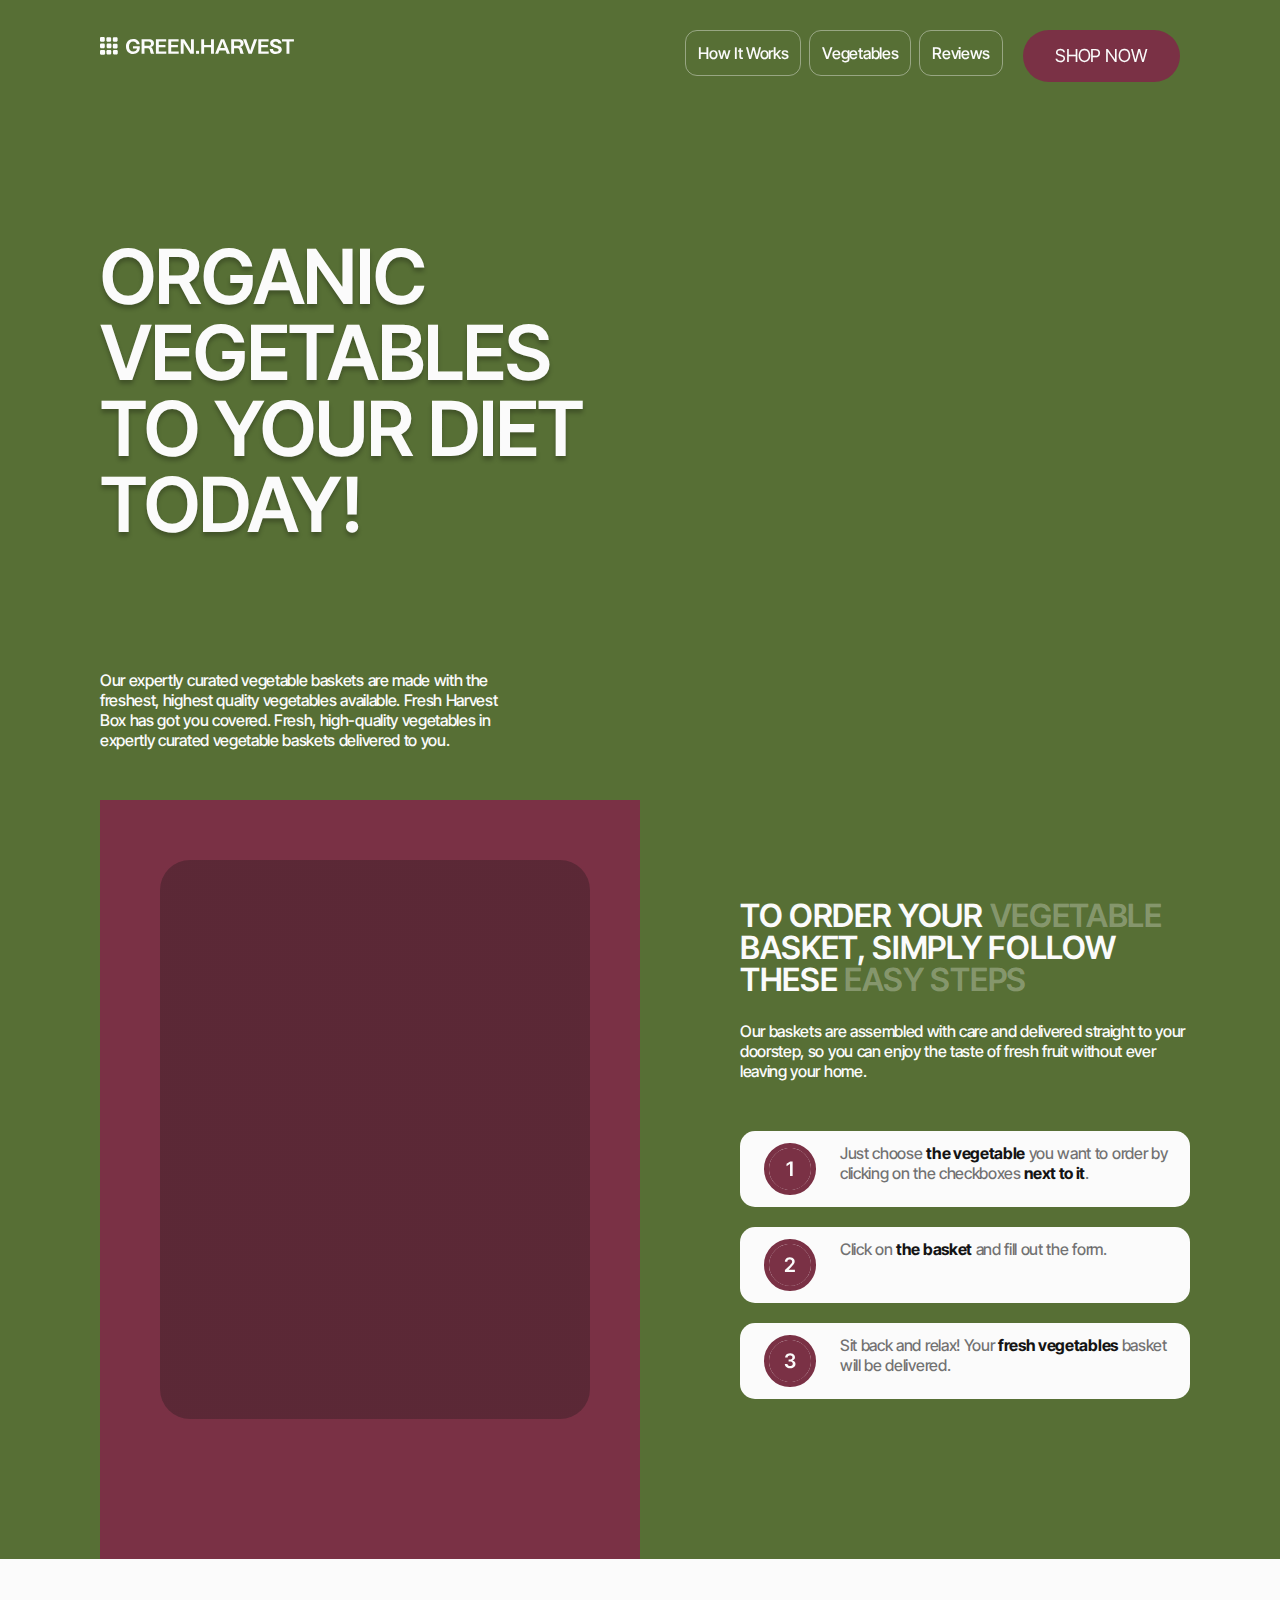
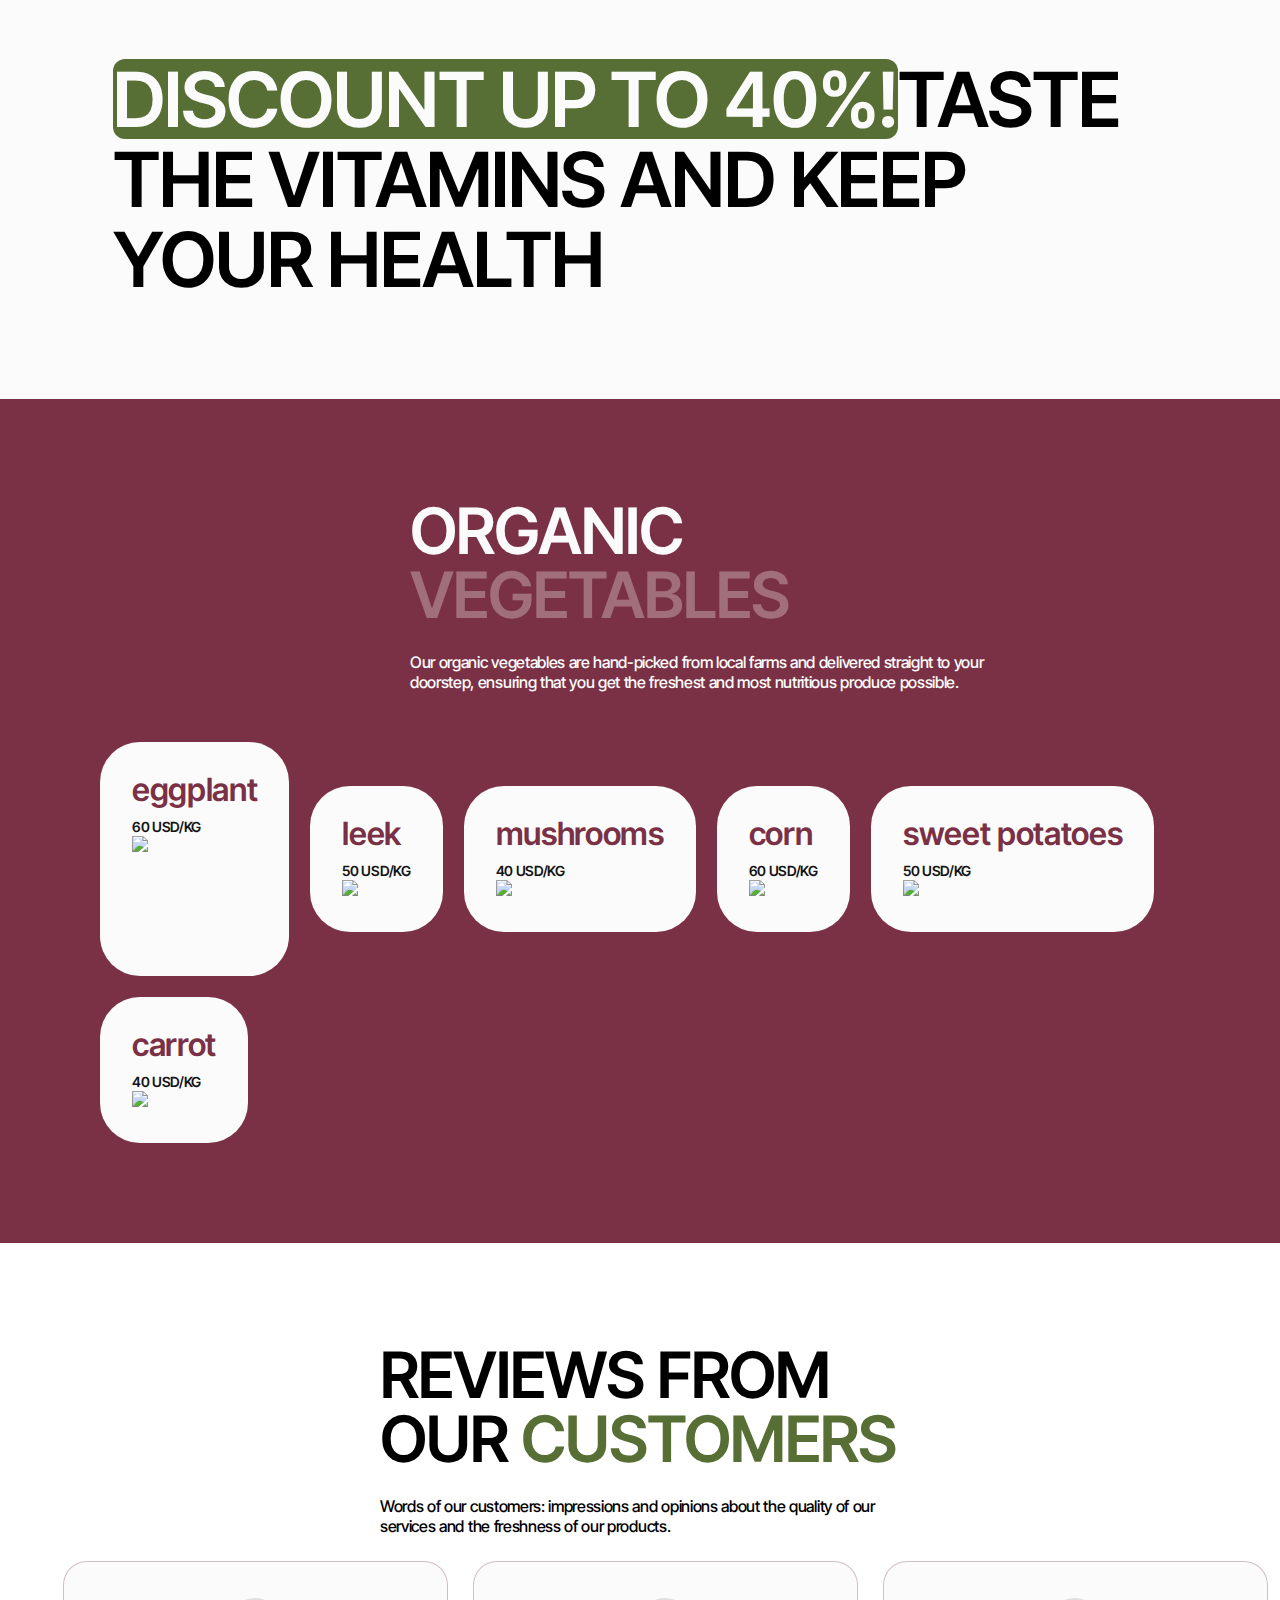
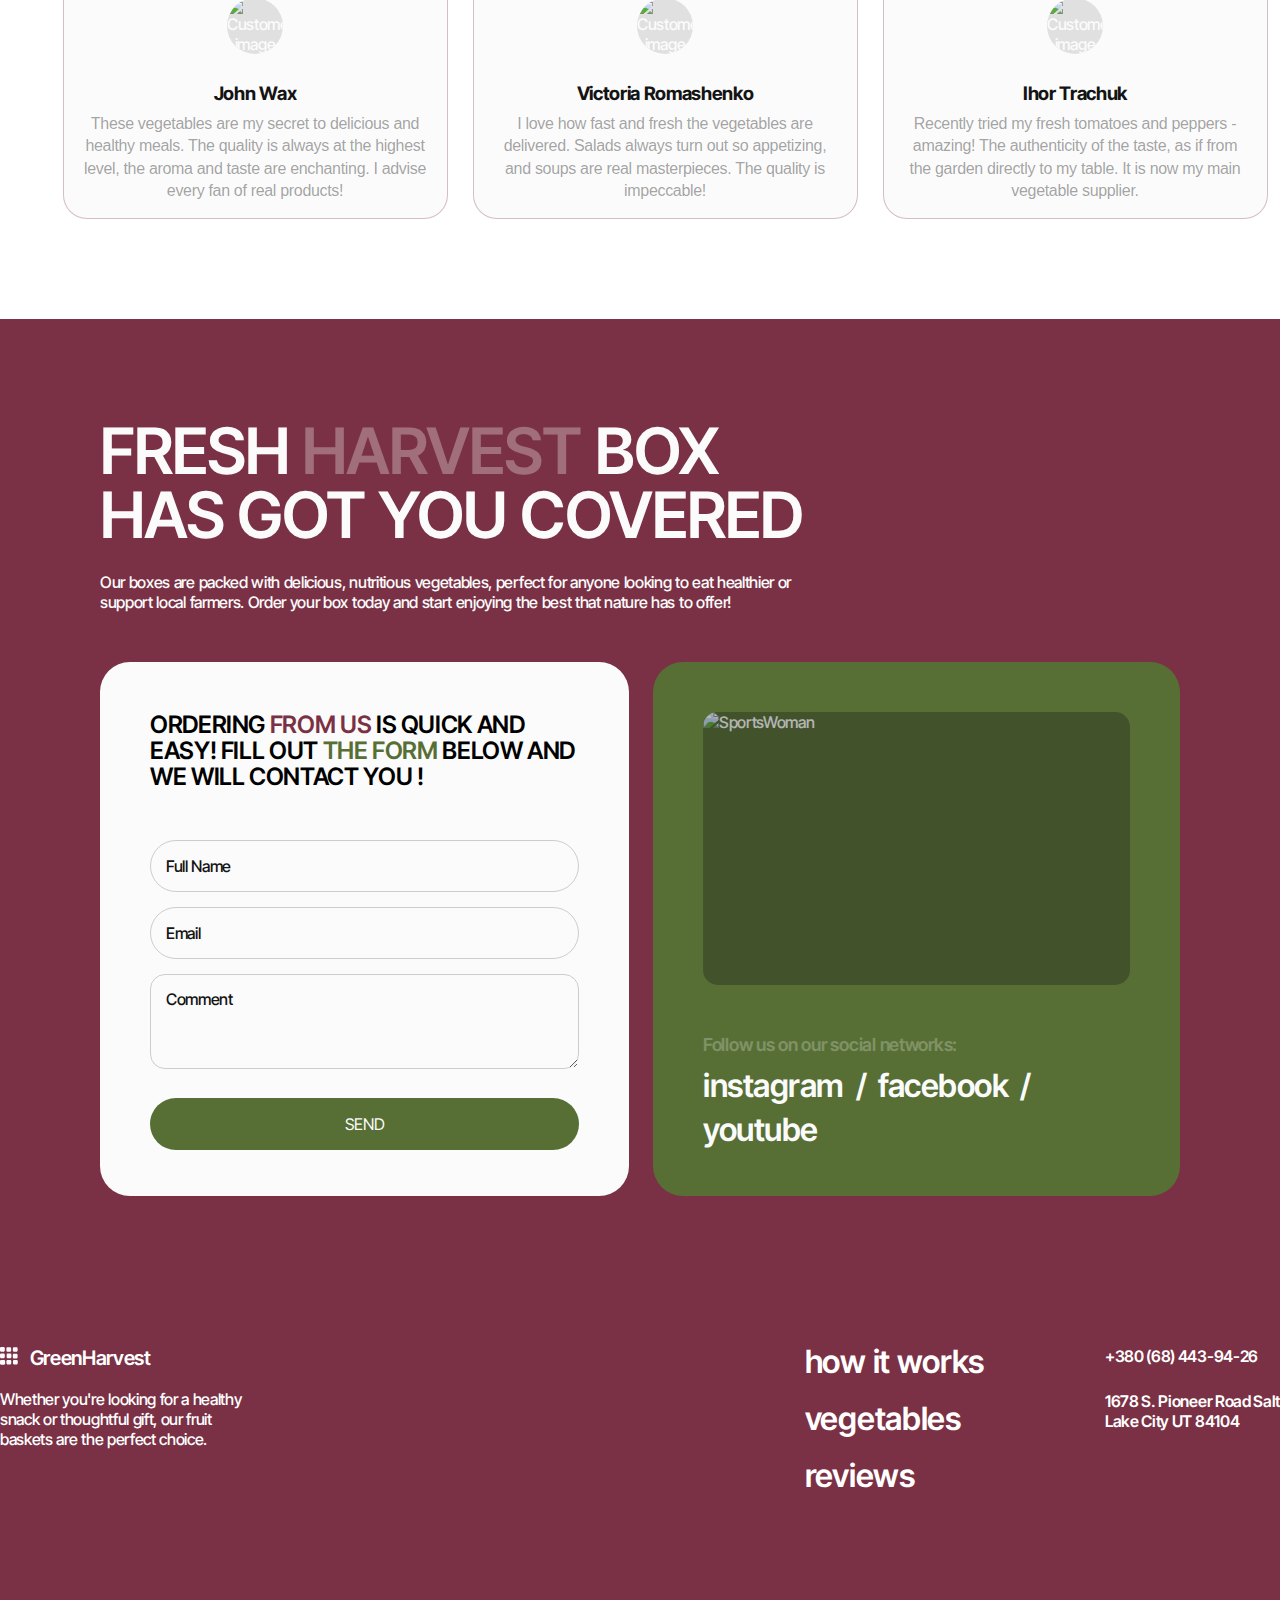
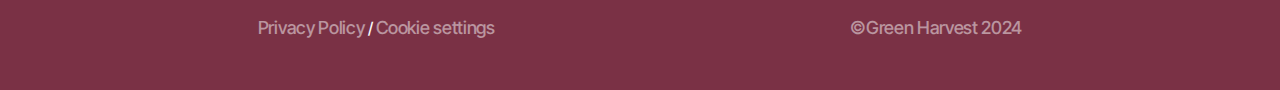
==== commit 79958a6e: "Add files via upload" ====
--- a/index.html
+++ b/index.html
@@ -3,7 +3,7 @@
   <head>
     <meta charset="UTF-8" />
     <meta name="viewport" content="width=device-width, initial-scale=1.0" />
-    <title>GreeniFy</title>
+    <title>Green Harvest</title>
     <!-- Font links-->
     <link rel="preconnect" href="https://fonts.googleapis.com" />
     <link rel="preconnect" href="https://fonts.gstatic.com" crossorigin />
@@ -25,62 +25,46 @@
     <link rel="stylesheet" href="./css/footer.css" />
   </head>
   <body>
-    <!-------------------------------- HEADER  section ---------------------------------------> 
-     
-    <header class=header-header>
+    <!-------------------------------- HEADER section ---------------------------------------> 
+    <header class="header-header">
       <div class="header-container">  
-    <div class= "header-navbar">
-                           <a class="header-logo" href="./index.html" >
-                      <svg class="header-icon">                          
-                         <use href="./images/icons.svg#icon-logo"></use>
-                      </svg>
-                  </a>
-                  <nav class="navbar">   
-                  <ul class="navbar-ul">
-                      <li class="navbar-li">
-                        <a class="header-menu" href="#how-it-works">How It Works</a></li>
-                      <li class="navbar-li">
-                        <a class="header-menu" href="#vegetables">Vegetables</a></li>
-                      <li class="navbar-li">
-                        <a class="header-menu" href="#reviews">Reviews</a></li>
-                  </ul>
-                </nav>
-                  <button class="btn" type="button">Shop Now</button>
-              </a>
-          </div>
-<!-- -------responsive  for mobile -->
-<div class="menu-backdrop"  id="mobile-menu" >  
-  <div class="mob-menu">
-    <button
-      type="button"
-      class="menu-close-btn"
-      data-modal-close
-    >
-      <svg class="close-btn-icon">
-        <use href="./images/icons.svg#icon-close-button"></use>
-      </svg>
-    </button>
-
-    <nav class="mob-menu-nav">
-      <ul class="mob-menu-ul">
-        <li class="mob-menu-li">
-          <a class="mob-menu-a" href="#how-it-works">How It Works</a>
-        </li>
-        <li class="mob-info-li">
-          <a class="mob-menu-a" href="#vegetable">Vegetables</a>
-        </li>
-        <li class="mob-info-li">
-          <a class="mob-menu-a" href="#reviews">Reviews</a>
-        </li>
-      </ul>
-    </nav>
-
-    <button class="mob-menu-btn" type="button">Shop now</button>
-  </div>
-</div>
-</header>
- <!------------------------------------------ Hero Section ;  ----------------------------->
- <main class="main">
+        <div class="header-navbar">
+          <a class="header-logo" href="./index.html">
+            <svg class="header-icon">                          
+              <use href="./images/icons.svg#icon-logo"></use>
+            </svg>
+          </a>
+          <nav class="navbar">   
+            <ul class="navbar-ul">
+              <li class="navbar-li"><a class="header-menu" href="#how-it-works">How It Works</a></li>
+              <li class="navbar-li"><a class="header-menu" href="#vegetables">Vegetables</a></li>
+              <li class="navbar-li"><a class="header-menu" href="#reviews">Reviews</a></li>
+            </ul>
+          </nav>
+          <button class="btn" type="button">Shop Now</button>
+        </div>
+      </div>
+    </header>
+        <!-- -------responsive for mobile -->
+        <div class="menu-backdrop" id="mobile-menu">  
+          <div class="mob-menu">
+            <button type="button" class="menu-close-btn" data-modal-close>
+              <svg class="close-btn-icon">
+                <use href="./images/icons.svg#icon-close-button"></use>
+              </svg>
+            </button>
+            <nav class="mob-menu-nav">
+              <ul class="mob-menu-ul">
+                <li class="mob-menu-li"><a class="mob-menu-a" href="#how-it-works">How It Works</a></li>
+                <li class="mob-menu-li"><a class="mob-menu-a" href="#vegetables">Vegetables</a></li>
+                <li class="mob-menu-li"><a class="mob-menu-a" href="#reviews">Reviews</a></li>
+              </ul>
+            </nav>
+            <button class="mob-menu-btn" type="button">Shop now</button>
+          </div>
+        </div>
+ <!------------------------------------------ Hero Section ---------------------------->
+ 
   <section class="hero-section" id="hero">
     <div class="hero-container">
       <div class="hero-container-right">
@@ -156,8 +140,7 @@
 <section class="advertisement-section" id="advertisement"> 
          <div class="advertisement-container">
       <p class="advertisement-p"><span class="advertisement-span">Discount up to 40%! </span>Taste the vitamins and keep your health</p>
-        </div>
-    </div>
+            </div>
 </section>
     <!-------------------------------- Vegetables section ----------------------------------->
     <section id="vegetables">
@@ -183,38 +166,38 @@
                           <p class="vegetable-item">leek</p>
                           <p class="vegetable-price">50 USD/KG</p>
                       </div>
-                      <img src="./images/img-4.jpg" alt="eggplant">
+                      <img src="./images/img-4.jpg" alt="leek">
                   </li>
                   <li class="vegetables-cards-li">
                       <div class="vegetables-cards-div">
                           <p class="vegetable-item">mushrooms</p>
                           <p class="vegetable-price">40 USD/KG</p>
-                      </div><img src="./images/img-5.jpg" alt="eggplant">
+                      </div><img src="./images/img-5.jpg" alt="mushrooms">
                   </li>
                   <li class="vegetables-cards-li">
                       <div class="vegetables-cards-div">
                           <p class="vegetable-item">corn</p>
                           <p class="vegetable-price">60 USD/KG</p>
-                      </div><img src="./images/img-6.jpg" alt="eggplant">
+                      </div><img src="./images/img-6.jpg" alt="corn">
                   </li>
                   <li class="vegetables-cards-li">
                       <div class="vegetables-cards-div">
                           <p class="vegetable-item">sweet potatoes</p>
                           <p class="vegetable-price">50 USD/KG</p>
-                      </div><img src="./images/img-7.jpg" alt="eggplant">
+                      </div><img src="./images/img-7.jpg" alt="potato">
                   </li>
                   <li class="vegetables-cards-li">
                       <div class="vegetables-cards-div">
                           <p class="vegetable-item">carrot</p>
                           <p class="vegetable-price">40 USD/KG</p>
-                      </div><img src="./images/img-8.jpg" alt="eggplant">
+                      </div><img src="./images/img-8.jpg" alt="carrot">
                   </li>
               </ul>
           </div>
       </div>
   </section>
     <!-------------------------------- Reviews section -------------------------------------->
-    <section class="review-seciton" id="reviews">
+    <section class="review-section" id="reviews">
       <div class="review-container">
                     <div class="review-div">
               <ul class="review-ul">
@@ -259,7 +242,7 @@
                   </li>
               </ul>
           </div>
-      
+        </div>
   </section>
 
     <!-------------------------------- Your order section ----------------------------------->
@@ -296,7 +279,7 @@
                      </div>
 
                      <div class="order-input-group">
-                         <input type="email" class="order-form-input-email" placeholder="" autocomplete="x" id="email" required>
+                         <input type="email" class="order-form-input-email" placeholder="" autocomplete="off" id="email" required>
                          <label for="email" class="order-form-input-label">Email</label>
                          <p class="text-invalid">Invalid email, try again</p>
                      </div>
@@ -407,6 +390,6 @@
         </div>
       </footer>
     <!-- JavaScript -->
-    <script src="index.js"></script>
+
   </body>
 </html>